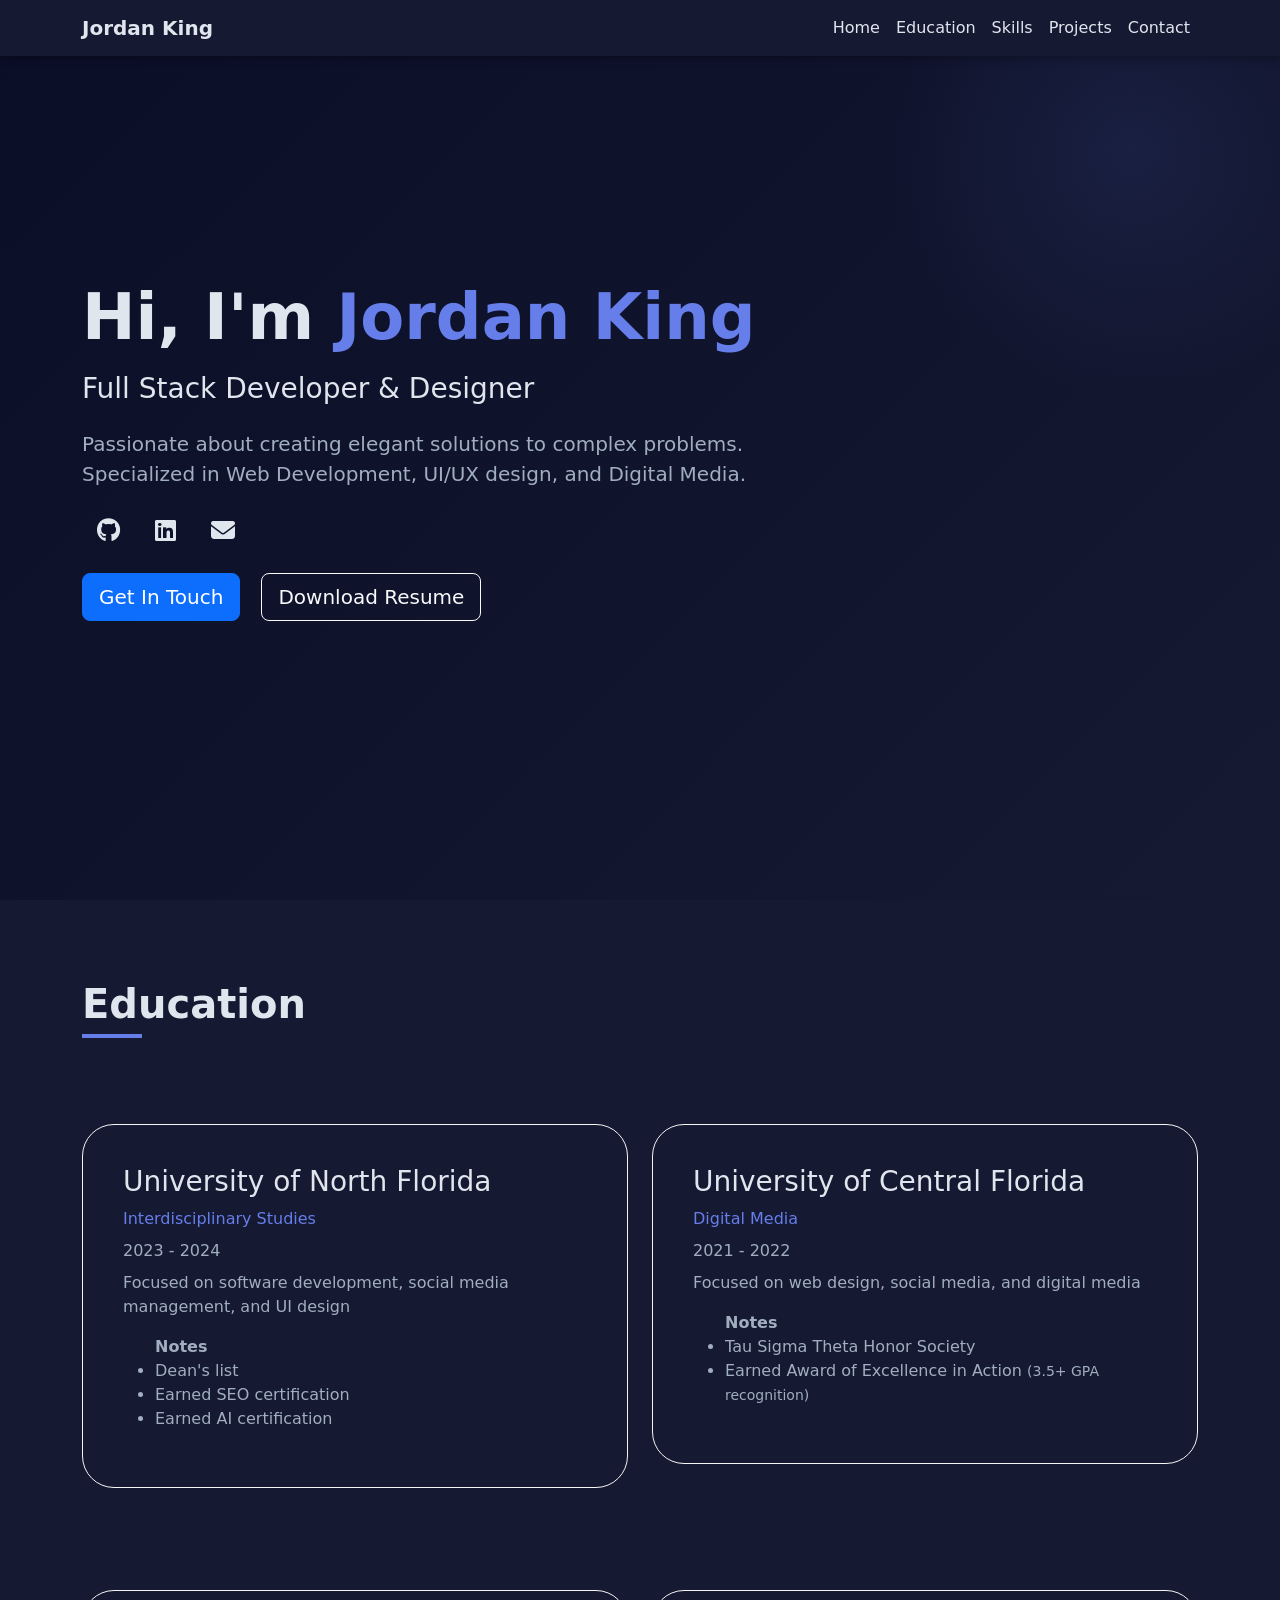
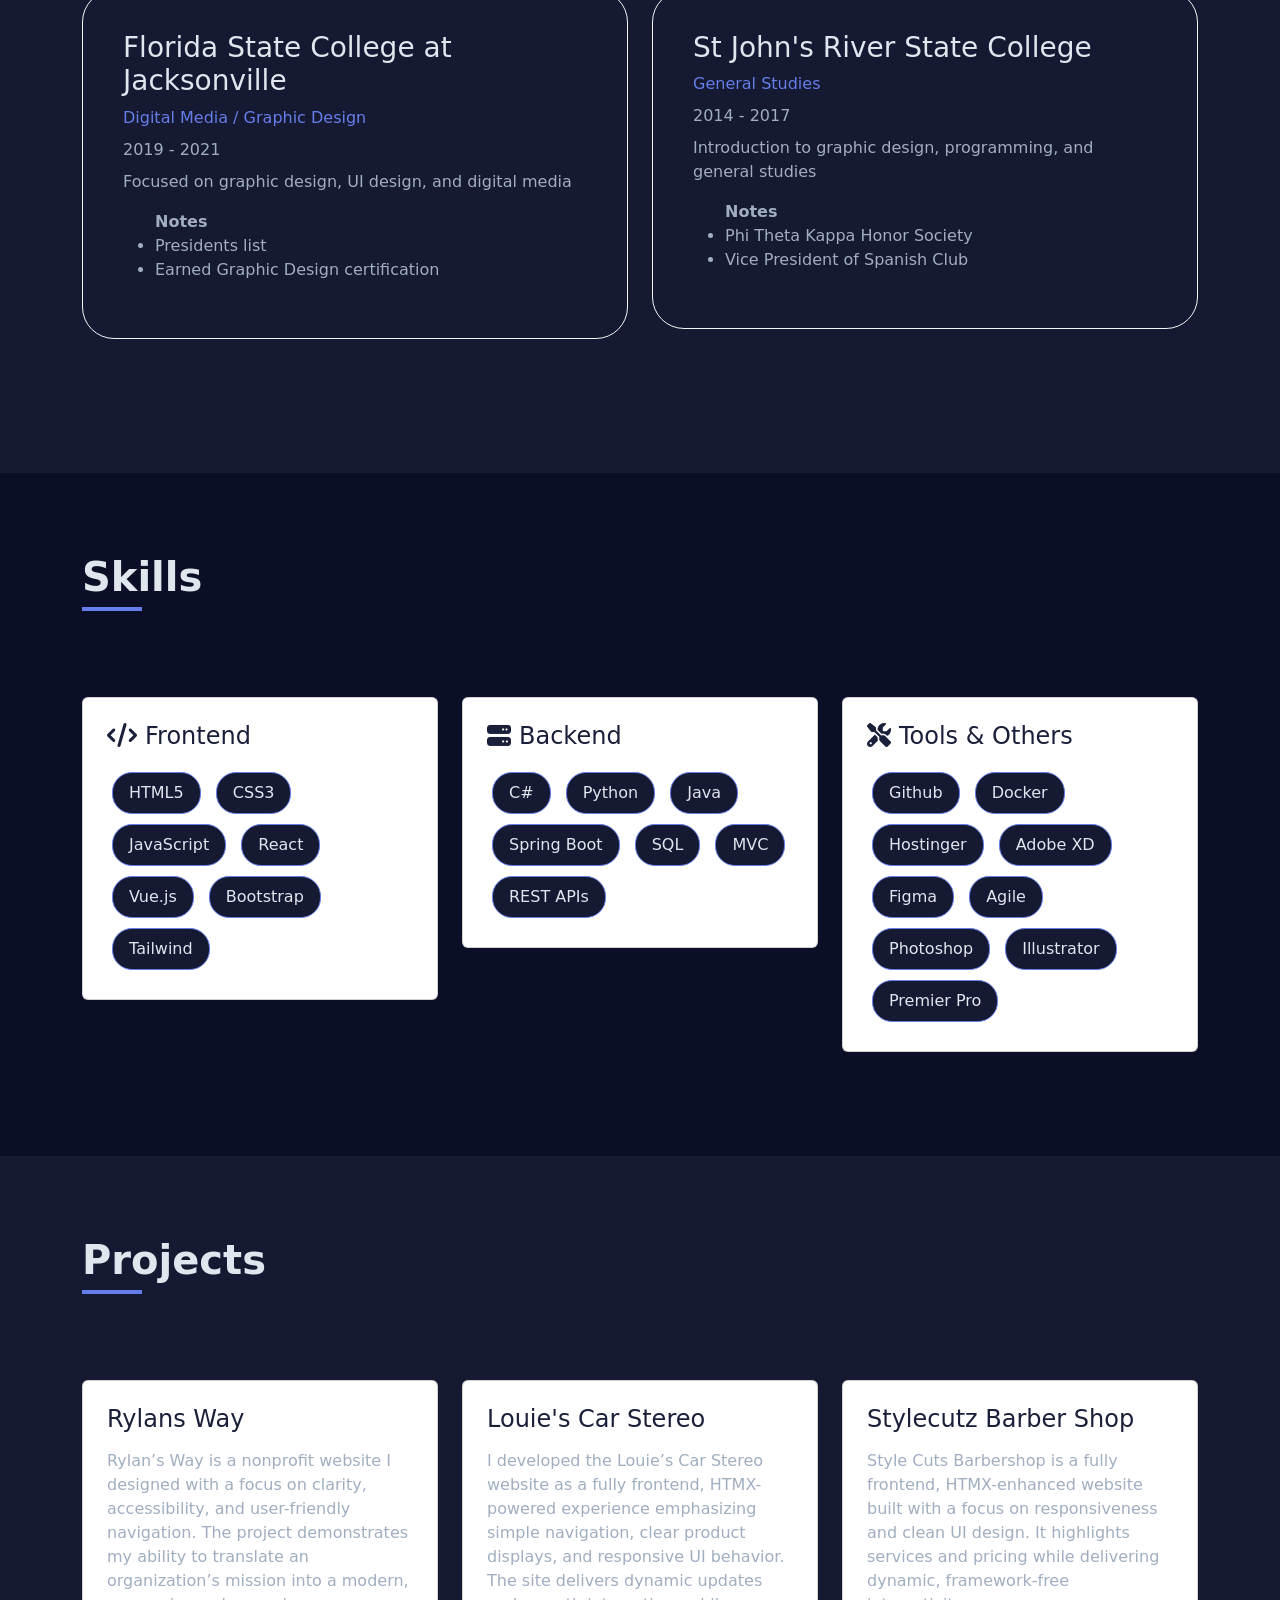
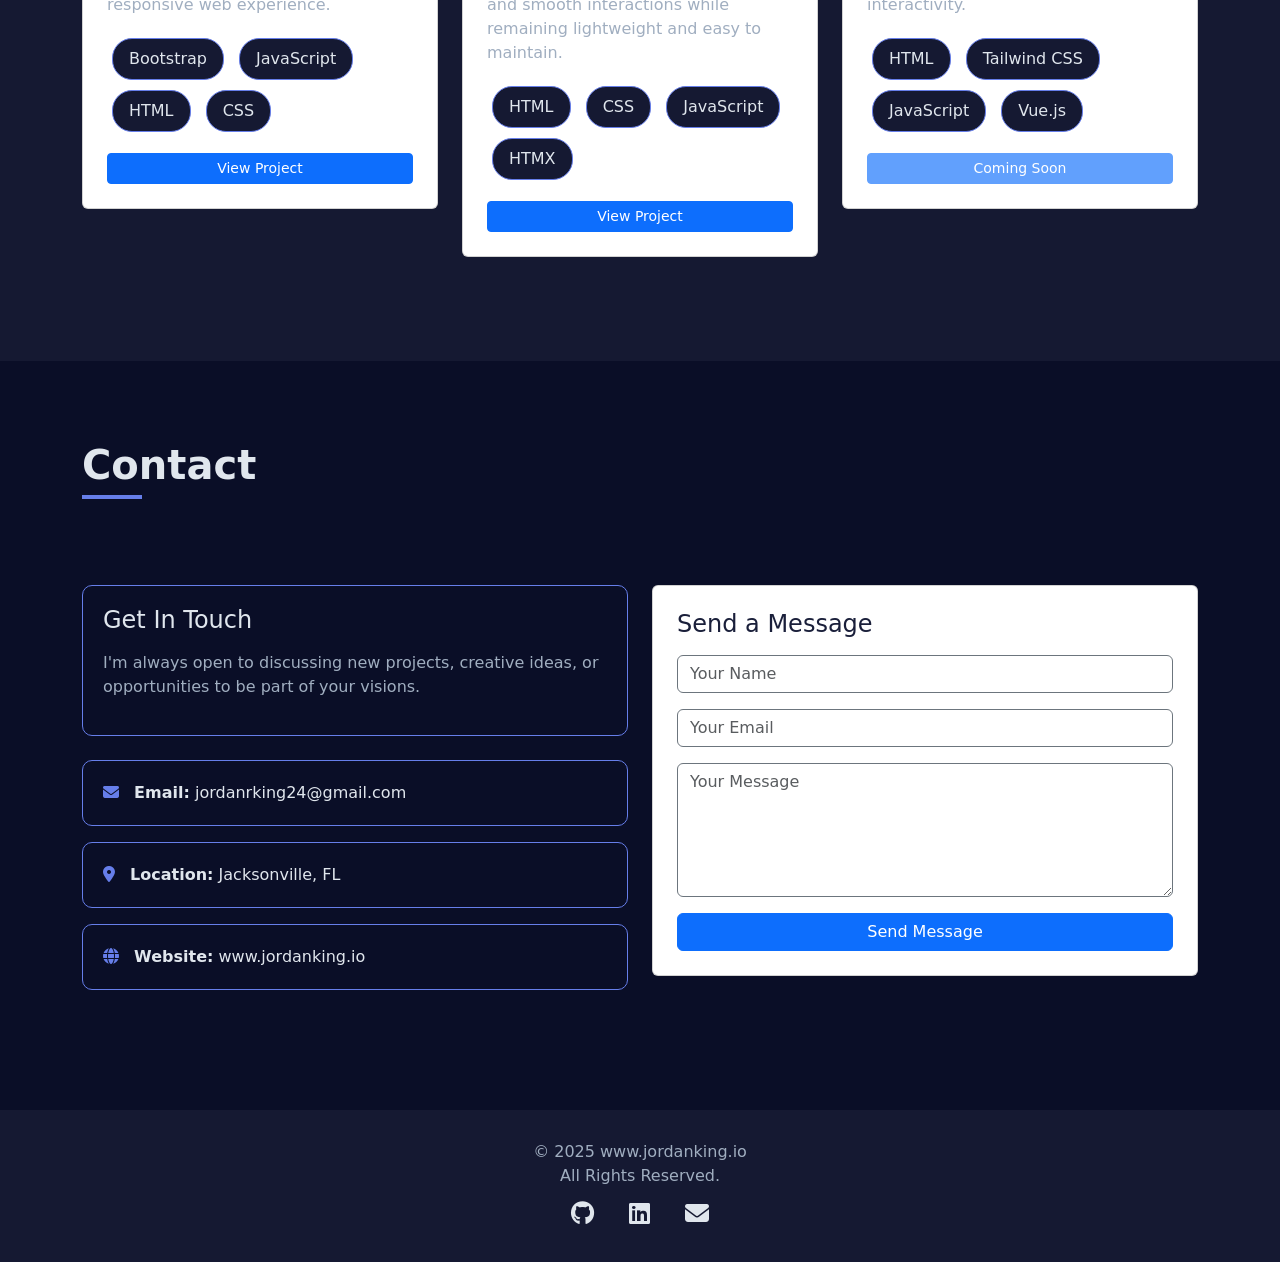
==== index.html @ 11b74e82 "updated google analytics tag" ====
<!DOCTYPE html>
<html lang="en">
<head>
<meta charset="UTF-8">
<meta name="viewport" content="width=device-width, initial-scale=1.0">
<meta http-equiv="X-UA-Compatible" content="ie=edge">
<meta name="Description" content="Jordan King - Full Stack Developer & Designer portfolio showcasing web development projects, skills in React, Node.js, Python, and professional experience."/>
<meta name="keywords" content="Full Stack Developer, Web Developer, UI/UX Designer, React, Node.js, Python, Portfolio, Jordan King">
<meta name="author" content="Jordan King">
<meta name="robots" content="index, follow">

<!-- Google tag (gtag.js) -->
<script async src="https://www.googletagmanager.com/gtag/js?id=G-RH36G7P8VL"></script>
<script>
  window.dataLayer = window.dataLayer || [];
  function gtag(){dataLayer.push(arguments);}
  gtag('js', new Date());

  gtag('config', 'G-RH36G7P8VL');
</script>

<!-- Open Graph / Social Media Meta Tags -->
<meta property="og:title" content="Jordan King - Full Stack Developer & Designer">
<meta property="og:description" content="Portfolio showcasing web development projects and technical expertise">
<meta property="og:type" content="website">
<meta property="og:url" content="https://www.jordanking.io">


<!-- Twitter Card Meta Tags -->
<meta name="twitter:card" content="summary_large_image">
<meta name="twitter:title" content="Jordan King - Full Stack Developer & Designer">
<meta name="twitter:description" content="Portfolio showcasing web development projects and technical expertise">

<!-- Canonical URL -->
<link rel="canonical" href="https://www.jordanking.io">

<!-- css -->
<link rel="stylesheet" href="/css/style.css">

<!-- Bootstrap/Icons -->
<link rel="stylesheet" href="https://cdnjs.cloudflare.com/ajax/libs/twitter-bootstrap/5.0.0-beta1/css/bootstrap.min.css">
<link rel="stylesheet" href="https://cdn.jsdelivr.net/npm/bootstrap@5.3.8/dist/css/bootstrap.min.css">
<link href="https://cdnjs.cloudflare.com/ajax/libs/font-awesome/6.4.0/css/all.min.css" rel="stylesheet">

<!-- Preconnect for performance -->
<link rel="preconnect" href="https://cdnjs.cloudflare.com">
<link rel="preconnect" href="https://cdn.jsdelivr.net">

<title>Jordan King - Full Stack Developer & Designer Portfolio</title>

<!-- Structured Data for SEO -->
<script type="application/ld+json">
{
  "@context": "https://schema.org",
  "@type": "Person",
  "name": "Jordan King",
  "url": "https://www.jordanking.com",
  "jobTitle": "Full Stack Developer & Designer",
  "description": "Full Stack Developer specializing in Web Development, UI/UX design, and Digital Media",
  "sameAs": [
    "https://github.com/nomarjay",
    "https://linkedin.com/in/jk24"
  ]
}
</script>
</head>
<body>
  <!-- Skip to main content link for accessibility -->
  <a href="#main-content" class="skip-link">Skip to main content</a>

  <!-- Navigation -->
  <nav class="navbar navbar-expand-lg navbar-dark fixed-top" role="navigation" aria-label="Main navigation">
    <div class="container">
      <a class="navbar-brand fw-bold" href="#home" aria-label="Jordan King - Home">Jordan King</a>
      <button class="navbar-toggler" type="button" data-bs-toggle="collapse" data-bs-target="#navbarNav" aria-controls="navbarNav" aria-expanded="false" aria-label="Toggle navigation">
        <span class="navbar-toggler-icon"></span>
      </button>
      <div class="collapse navbar-collapse" id="navbarNav">
        <ul class="navbar-nav ms-auto">
          <li class="nav-item"><a class="nav-link" href="#home">Home</a></li>
          <li class="nav-item"><a class="nav-link" href="#education">Education</a></li>
          <li class="nav-item"><a class="nav-link" href="#skills">Skills</a></li>
          <li class="nav-item"><a class="nav-link" href="#projects">Projects</a></li>
          <li class="nav-item"><a class="nav-link" href="#contact">Contact</a></li>
        </ul>
      </div>
    </div>
  </nav>

  <!-- Main Content -->
  <main id="main-content">
    <!-- Hero Section -->
    <section id="home" class="hero" aria-labelledby="hero-heading">
      <div class="container">
        <div class="row align-items-center">
          <div class="col-lg-8 hero-content">
            <h1 id="hero-heading" class="display-3 fw-bold mb-3">Hi, I'm <span style="color: var(--accent);">Jordan King</span></h1>
            <h2 class="mb-4 h3" style="color: var(--text-secondary);">Full Stack Developer & Designer</h2>
            <p class="lead mb-4" style="color: var(--text-secondary);">
              Passionate about creating elegant solutions to complex problems. 
              Specialized in Web Development, UI/UX design, and Digital Media.
            </p>
            <nav aria-label="Social media links">
              <div class="social-links mb-4">
                <a href="https://github.com/nomarjay" aria-label="GitHub profile" target="_blank" rel="noopener noreferrer"><i class="fab fa-github" aria-hidden="true"></i></a>
                <a href="https://linkedin.com/in/jk24" aria-label="LinkedIn profile" target="_blank" rel="noopener noreferrer"><i class="fab fa-linkedin" aria-hidden="true"></i></a>
                <a href="mailto:jordanrking24@gmail.com" aria-label="Email Jordan King"><i class="fas fa-envelope" aria-hidden="true"></i></a>
              </div>
            </nav>
            <a href="#contact" class="btn btn-primary btn-lg">Get In Touch</a>
            <a href="/assets/Jordan_King_Resume.pdf" class="btn btn-outline-light btn-lg ms-3" download aria-label="Download resume PDF">Download Resume</a>
          </div>
        </div>
      </div>
    </section>

    <!-- Education Section -->
    <section id="education" class="section" aria-labelledby="education-heading">
      <div class="container">
        <h2 id="education-heading" class="section-title">Education</h2>
        <!-- start row -->
        <div class="row mt-5">
          <div class="col-lg-6 mb-4">
            <article class="timeline-item">
                <h3 class="mb-2">University of North Florida</h3>
                <p class="mb-2 accent">Interdisciplinary Studies</p>
                <p class="mb-2"><time datetime="2023">2023</time> - <time datetime="2024">2024</time></p>
                <p>Focused on software development, social media management, and UI design </p>
                <ul>
                  <strong>Notes</strong>
                  <li>Dean's list</li>
                  <li>Earned SEO certification</li>
                  <li>Earned AI certification</li>
                </ul>         
            </article>
          </div>
         
          <div class="col-lg-6 mb-4">
            <article class="timeline-item">
                <h3 class="mb-2">University of Central Florida</h3>
                <p class="mb-2 accent">Digital Media</p>
                <p class="mb-2"><time datetime="2021">2021</time> - <time datetime="2022">2022</time></p>
                <p>Focused on web design, social media, and digital media </p>
                <ul>
                  <strong>Notes</strong>
                  <li>Tau Sigma Theta Honor Society</li>
                  <li>Earned Award of Excellence in Action
                    <small>(3.5+ GPA recognition)</small>
                  </li>
                </ul>         
            </article>
          </div>
         
        </div>
        <!-- end row -->
         
        <!-- start row -->
        <div class="row mt-5">
          <div class="col-lg-6 mb-4">
            <article class="timeline-item">
                <h3 class="mb-2"> Florida State College at Jacksonville </h3>
                <p class="mb-2 accent">Digital Media / Graphic Design</p>
                <p class="mb-2"><time datetime="2019">2019</time> - <time datetime="2021">2021</time></p>
                <p>Focused on graphic design, UI design, and digital media </p>
                <ul>
                  <strong>Notes</strong>
                  <li>Presidents list</li>
                  <li>Earned Graphic Design certification</li>
                </ul>         
            </article>
          </div>
         
          <div class="col-lg-6 mb-4">
            <article class="timeline-item">
                <h3 class="mb-2"> St John's River State College </h3>
                <p class="mb-2 accent">General Studies</p>
                <p class="mb-2"><time datetime="2014">2014</time> - <time datetime="2017">2017</time></p>
                <p>Introduction to graphic design, programming, and general studies</p>
                <ul>
                  <strong>Notes</strong>
                  <li>Phi Theta Kappa Honor Society</li>
                  <li>Vice President of Spanish Club</li>
                </ul>         
            </article>
          </div>         
        </div>
        <!-- end row -->
         
      </div>
    </section>

    <!-- Skills Section -->
    <section id="skills" class="section" aria-labelledby="skills-heading">
      <div class="container">
        <h2 id="skills-heading" class="section-title">Skills</h2>
        <div class="row mt-5">
          <div class="col-lg-4 mb-4">
            <article class="card p-4">
              <h3 class="card-title mb-3 h4"><i class="fas fa-code me-2" aria-hidden="true"></i>Frontend</h3>
              <div role="list" aria-label="Frontend skills">
                <span class="skill-badge" role="listitem">HTML5</span>
                <span class="skill-badge" role="listitem">CSS3</span>
                <span class="skill-badge" role="listitem">JavaScript</span>
                <span class="skill-badge" role="listitem">React</span>
                <span class="skill-badge" role="listitem">Vue.js</span>
                <span class="skill-badge" role="listitem">Bootstrap</span>
                <span class="skill-badge" role="listitem">Tailwind</span>
              </div>
            </article>
          </div>
          <div class="col-lg-4 mb-4">
            <article class="card p-4">
              <h3 class="card-title mb-3 h4"><i class="fas fa-server me-2" aria-hidden="true"></i>Backend</h3>
              <div role="list" aria-label="Backend skills">
                <span class="skill-badge" role="listitem">C#</span>
                <span class="skill-badge" role="listitem">Python</span>
                <span class="skill-badge" role="listitem">Java</span>
                <span class="skill-badge" role="listitem">Spring Boot</span>
                <span class="skill-badge" role="listitem">SQL</span>
                <span class="skill-badge" role="listitem">MVC</span>
                <span class="skill-badge" role="listitem">REST APIs</span>
              </div>
            </article>
          </div>
          <div class="col-lg-4 mb-4">
            <article class="card p-4">
              <h3 class="card-title mb-3 h4"><i class="fas fa-tools me-2" aria-hidden="true"></i>Tools & Others</h3>
              <div role="list" aria-label="Tools and other skills">
                <span class="skill-badge" role="listitem">Github</span>
                <span class="skill-badge" role="listitem">Docker</span>
                <span class="skill-badge" role="listitem">Hostinger</span>
                <span class="skill-badge" role="listitem">Adobe XD</span>
                <span class="skill-badge" role="listitem">Figma</span>
                <span class="skill-badge" role="listitem">Agile</span>
                <span class="skill-badge" role="listitem">Photoshop</span>
                <span class="skill-badge" role="listitem">Illustrator</span>
                <span class="skill-badge" role="listitem">Premier Pro</span>
              </div>
            </article>
          </div>
        </div>
      </div>
    </section>

    <!-- Projects Section -->
    <section id="projects" class="section" aria-labelledby="projects-heading">
      <div class="container">
        <h2 id="projects-heading" class="section-title">Projects</h2>
        <div class="row mt-5">
          <div class="col-lg-4 mb-4">
            <article class="card p-4">
              <h3 class="card-title mb-3 h4">Rylans Way</h3>
              <p class="mb-3" style="color: var(--text-secondary);">
                Rylan’s Way is a nonprofit website I designed with a focus on clarity, accessibility, and user-friendly navigation. The project demonstrates my ability to translate an organization’s mission into a modern, responsive web experience.
              </p>
              <div class="mb-3" role="list" aria-label="Technologies used">
                <span class="skill-badge" role="listitem">Bootstrap</span>
                <span class="skill-badge" role="listitem">JavaScript</span>
                <span class="skill-badge" role="listitem">HTML</span>
                <span class="skill-badge" role="listitem">CSS</span>
              </div>
              <a href="https://www.rylansway.com" target="_blank" class="btn btn-primary btn-sm">View Project</a>
            </article>
          </div>
          <div class="col-lg-4 mb-4">
            <article class="card p-4">
              <h3 class="card-title mb-3 h4">Louie's Car Stereo</h3>
              <p class="mb-3" style="color: var(--text-secondary);">
                I developed the Louie’s Car Stereo website as a fully frontend, HTMX-powered experience emphasizing simple navigation, clear product displays, and responsive UI behavior. The site delivers dynamic updates and smooth interactions while remaining lightweight and easy to maintain.
              </p>
              <div class="mb-3" role="list" aria-label="Technologies used">
                <span class="skill-badge" role="listitem">HTML</span>
                <span class="skill-badge" role="listitem">CSS</span>
                <span class="skill-badge" role="listitem">JavaScript</span>
                <span class="skill-badge" role="listitem">HTMX</span>
              </div>
              <a href="https://louiescarstereo.netlify.app/" target="_blank" class="btn btn-primary btn-sm">View Project</a>
            </article>
          </div>
          <div class="col-lg-4 mb-4">
            <article class="card p-4">
              <h3 class="card-title mb-3 h4">Stylecutz Barber Shop</h3>
              <p class="mb-3" style="color: var(--text-secondary);">
                Style Cuts Barbershop is a fully frontend, HTMX-enhanced website built with a focus on responsiveness and clean UI design. It highlights services and pricing while delivering dynamic, framework-free interactivity.
              </p>
              <div class="mb-3" role="list" aria-label="Technologies used">
                <span class="skill-badge" role="listitem">HTML</span>
                <span class="skill-badge" role="listitem">Tailwind CSS</span>
                <span class="skill-badge" role="listitem">JavaScript</span>
                <span class="skill-badge" role="listitem">Vue.js</span>

              </div>
              <a href="#" class="btn btn-primary btn-sm disabled">Coming Soon </a>
            </article>
          </div>
        </div>
      </div>
    </section>

    <!-- Contact Section -->
    <section id="contact" class="section text-primary" aria-labelledby="contact-heading">
      <div class="container">
        <h2 id="contact-heading" class="section-title">Contact</h2>
        <div class="row mt-5">
          <div class="col-lg-6 mb-4">
            <div class="contact-info mb-4">
              <h3 class="mb-3 h4">Get In Touch</h3>
              <p style="color: var(--text-secondary);">
                I'm always open to discussing new projects, creative ideas, 
                or opportunities to be part of your visions.
              </p>
            </div>
            <address>
              <div class="contact-info mb-3">
                <i class="fas fa-envelope" aria-hidden="true"></i>
                <strong>Email:</strong> <a href="mailto:jordanrking24@gmail.com" class="text-decoration-none">jordanrking24@gmail.com</a>
              </div>
              <div class="contact-info mb-3">
                <i class="fas fa-map-marker-alt" aria-hidden="true"></i>
                <strong>Location:</strong> Jacksonville, FL
              </div>
              <div class="contact-info">
                <i class="fas fa-globe" aria-hidden="true"></i>
                <strong>Website:</strong> <a href="https://www.jordanking.io" class="text-decoration-none" style="color: var(--text-primary);" target="_blank" rel="noopener noreferrer">www.jordanking.io</a>
              </div>
            </address>
          </div>
          <div class="col-lg-6">
            <div class="card p-4">
              <h3 class="card-title mb-3 h4">Send a Message</h3>
              <form action="/submit-form" method="POST" aria-label="Contact form">
                <div class="mb-3">
                  <label for="contact-name" class="visually-hidden">Your Name</label>
                  <input type="text" id="contact-name" name="name" class="form-control border-secondary" placeholder="Your Name" required aria-required="true">
                </div>
                <div class="mb-3">
                  <label for="contact-email" class="visually-hidden">Your Email</label>
                  <input type="email" id="contact-email" name="email" class="form-control   border-secondary" placeholder="Your Email" required aria-required="true">
                </div>
                <div class="mb-3">
                  <label for="contact-message" class="visually-hidden">Your Message</label>
                  <textarea id="contact-message" name="message" class="form-control border-secondary" rows="5" placeholder="Your Message" required aria-required="true"></textarea>
                </div>
                <button type="submit" class="btn btn-primary w-100">Send Message</button>
              </form>
            </div>
          </div>
        </div>
      </div>
    </section>
  </main>

  <!-- Footer -->
  <footer role="contentinfo">
    <div class="container">
      <p class="mb-2">&copy; <time datetime="2025">2025</time> www.jordanking.io <br> All Rights Reserved.</p>
      <nav aria-label="Footer social media links">
        <div class="social-links">
          <a href="https://github.com/nomarjay" aria-label="GitHub profile" target="_blank" rel="noopener noreferrer"><i class="fab fa-github" aria-hidden="true"></i></a>
          <a href="https://linkedin.com/in/jk24" aria-label="LinkedIn profile" target="_blank" rel="noopener noreferrer"><i class="fab fa-linkedin" aria-hidden="true"></i></a>
          <a href="mailto:jordan@example.com" aria-label="Email Jordan King"><i class="fas fa-envelope" aria-hidden="true"></i></a>
        </div>
      </nav>
    </div>
  </footer>

  <!-- js -->
  <script src="/scripts/"></script>
  
  <!-- jquery -->
  <script src="https://code.jquery.com/jquery-3.7.1.min.js" integrity="sha256-/JqT3SQfawRcv/BIHPThkBvs0OEvtFFmqPF/lYI/Cxo=" crossorigin="anonymous"></script>
  
  <!-- Bootstrap JS -->
  <script src="https://cdnjs.cloudflare.com/ajax/libs/twitter-bootstrap/5.0.0-beta1/js/bootstrap.min.js" defer></script>
  <script src="https://cdn.jsdelivr.net/npm/bootstrap@5.3.8/dist/js/bootstrap.bundle.min.js" defer></script>
</body>
</html>
---- css/style.css ----
:root {
    --bg-primary: #0a0e27;
    --bg-secondary: #151932;
    --bg-card: #1a1f3a;
    --text-primary: #e0e6ed;
    --text-secondary: #a0aec0;
    --accent: #667eea;
    --accent-hover: #5568d3;
}

* {
    scroll-behavior: smooth;
}

h1,h2,h3,h4{
    color: var(--text-primary) !important;
}



.text-primary{
    color: var(--text-primary) !important;
}
.text-secondary{
    color: var(--text-secondary);
}

.accent{
    color: var(--accent);
}

body {
    background-color: var(--bg-primary);
    color: var(--text-primary);
    font-family: 'Segoe UI', Tahoma, Geneva, Verdana, sans-serif;
}

.navbar {
    background-color: var(--bg-secondary) !important;
    box-shadow: 0 2px 10px rgba(0, 0, 0, 0.3);
}

.navbar-brand, .nav-link {
    color: var(--text-primary) !important;
}

.nav-link:hover {
    color: var(--accent) !important;
}

.hero {
    min-height: 100vh;
    display: flex;
    align-items: center;
    background: linear-gradient(135deg, var(--bg-primary) 0%, var(--bg-secondary) 100%);
    position: relative;
    overflow: hidden;
}

.hero::before {
    content: '';
    position: absolute;
    width: 500px;
    height: 500px;
    background: radial-gradient(circle, rgba(102, 126, 234, 0.1) 0%, transparent 70%);
    top: -100px;
    right: -100px;
}

.hero-content {
    position: relative;
    z-index: 1;
}

#education article { 
    color: var(--text-secondary);
}

.section {
    padding: 80px 0;
    background-color: var(--bg-primary);
}

.section:nth-child(even) {
    background-color: var(--bg-secondary);
}

.section-title {
    font-size: 2.5rem;
    font-weight: 700;
    margin-bottom: 3rem;
    color: var(--text-primary);
    position: relative;
    display: inline-block;
}

.section-title::after {
    content: '';
    position: absolute;
    bottom: -10px;
    left: 0;
    width: 60px;
    height: 4px;
    background: var(--accent);
}

.card {
    background-color: var(--bg-card);
    border: 1px solid rgba(102, 126, 234, 0.2);
    border-radius: 10px;
    transition: transform 0.3s ease, box-shadow 0.3s ease;
    height: 100%;
}

.card:hover {
    transform: translateY(-5px);
    box-shadow: 0 10px 30px rgba(102, 126, 234, 0.3);
}

.card-title {
    color: var(--bg-card) !important;
}

.skill-badge {
    background-color: var(--bg-secondary);
    color: var(--text-primary);
    border: 1px solid var(--accent);
    padding: 8px 16px;
    border-radius: 20px;
    display: inline-block;
    margin: 5px;
    transition: all 0.3s ease;
}

.skill-badge:hover {
    background-color: var(--accent);
    transform: scale(1.05);
}

.btn-primary {
    background-color: var(--accent);
    border: none;
    padding: 12px 30px;
    border-radius: 5px;
    transition: all 0.3s ease;
}

.btn-primary:hover {
    background-color: var(--accent-hover);
    transform: translateY(-2px);
    box-shadow: 0 5px 20px rgba(102, 126, 234, 0.4);
}

.social-links a {
    color: var(--text-primary);
    font-size: 1.5rem;
    margin: 0 15px;
    transition: color 0.3s ease;
}

.social-links a:hover {
    color: var(--accent);
}

.contact-info {
    background-color: var(--bg-primary);
    padding: 20px;
    border-radius: 10px;
    border: 1px solid rgba(102, 126, 234, 0.2);
    color: var(--text-primary);
    border: 1px solid var(--accent);

}

.contact-info a {
    color: var(--text-primary);
}

.contact-info i {
    color: var(--accent);
    margin-right: 10px;
}

footer {
    background-color: var(--bg-secondary);
    padding: 30px 0;
    text-align: center;
    color: var(--text-secondary);
}

.timeline-item {
    position: relative;
    padding: 40px;
    margin-bottom: 30px;
    border: 1px solid whitesmoke;
    border-radius: 2em;

}


.timeline-item::after {
    content: '';
    position: absolute;
    left: 7px;
    top: 20px;
    width: 2px;
    height: calc(100% + 10px);
    background: rgba(102, 126, 234, 0.3);
}

.timeline-item:last-child::after {
    display: none;
}

        /* Skip link for accessibility */
.skip-link {
    position: absolute;
    top: -40px;
    left: 0;
    background: var(--accent);
    color: white;
    padding: 8px 16px;
    text-decoration: none;
    z-index: 100;
    border-radius: 0 0 4px 0;
}

.skip-link:focus {
    top: 0;
}

/* Enhanced focus states for accessibility */
.nav-link:focus-visible,
a:focus-visible {
    outline: 2px solid var(--accent);
    outline-offset: 2px;
}

.btn-primary:focus-visible {
    outline: 3px solid var(--accent);
    outline-offset: 2px;
}

.btn-outline-light:focus-visible {
    outline: 3px solid white;
    outline-offset: 2px;
}

/* Ensure links in contact section are styled */
address a {
    transition: color 0.3s ease;
}

address a:hover {
    color: var(--accent) !important;
}
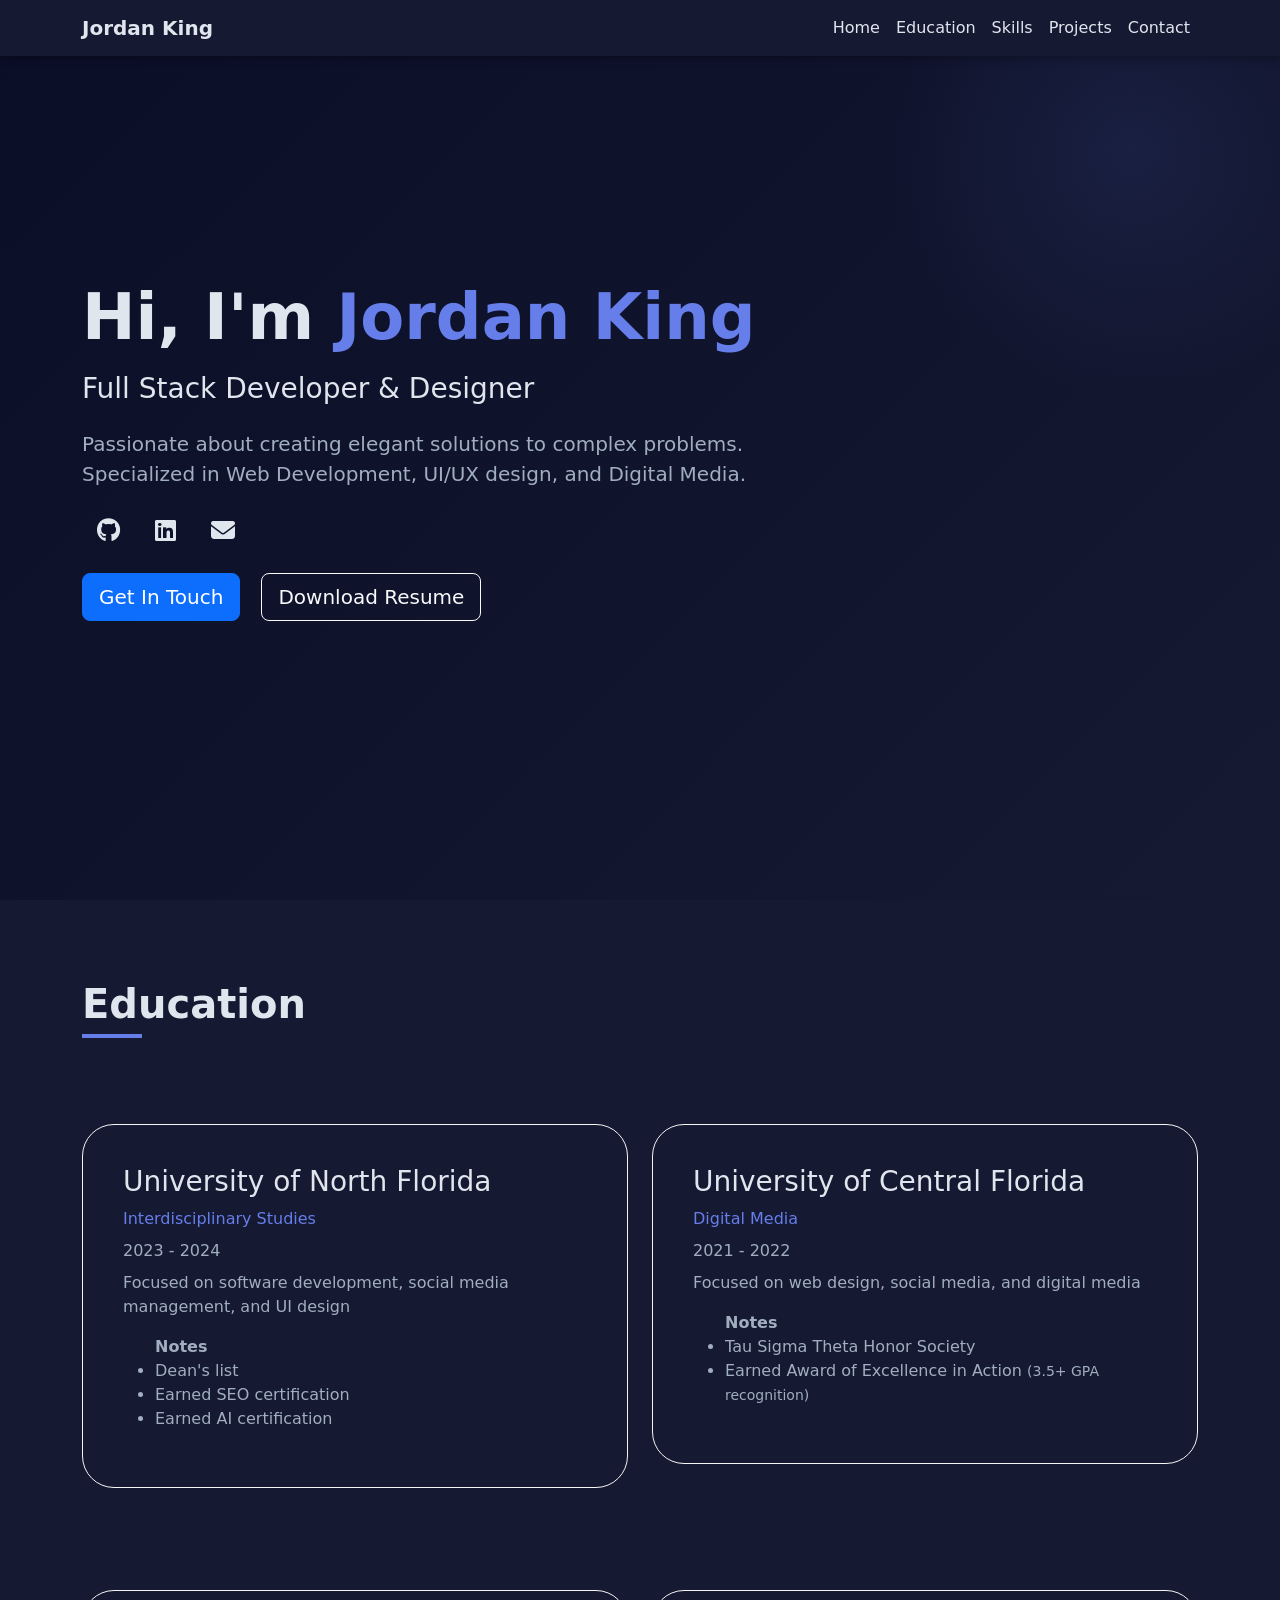
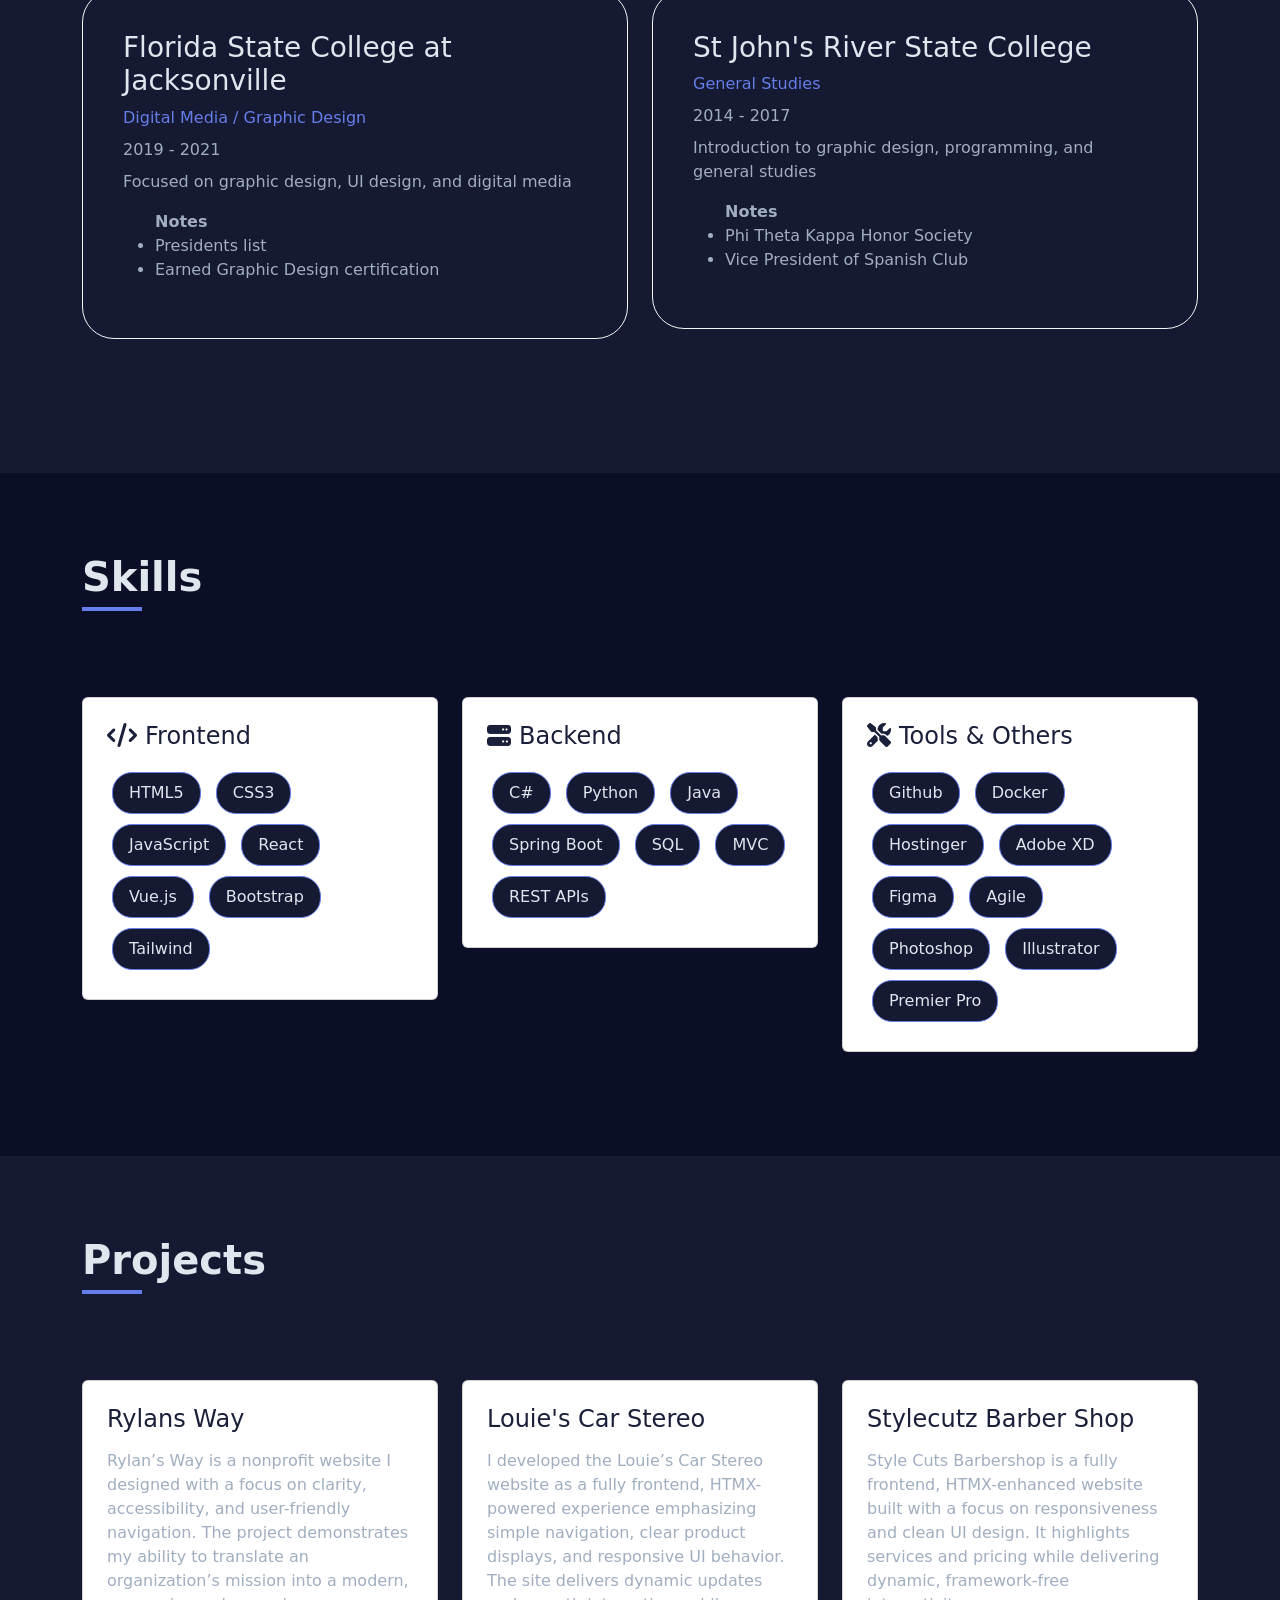
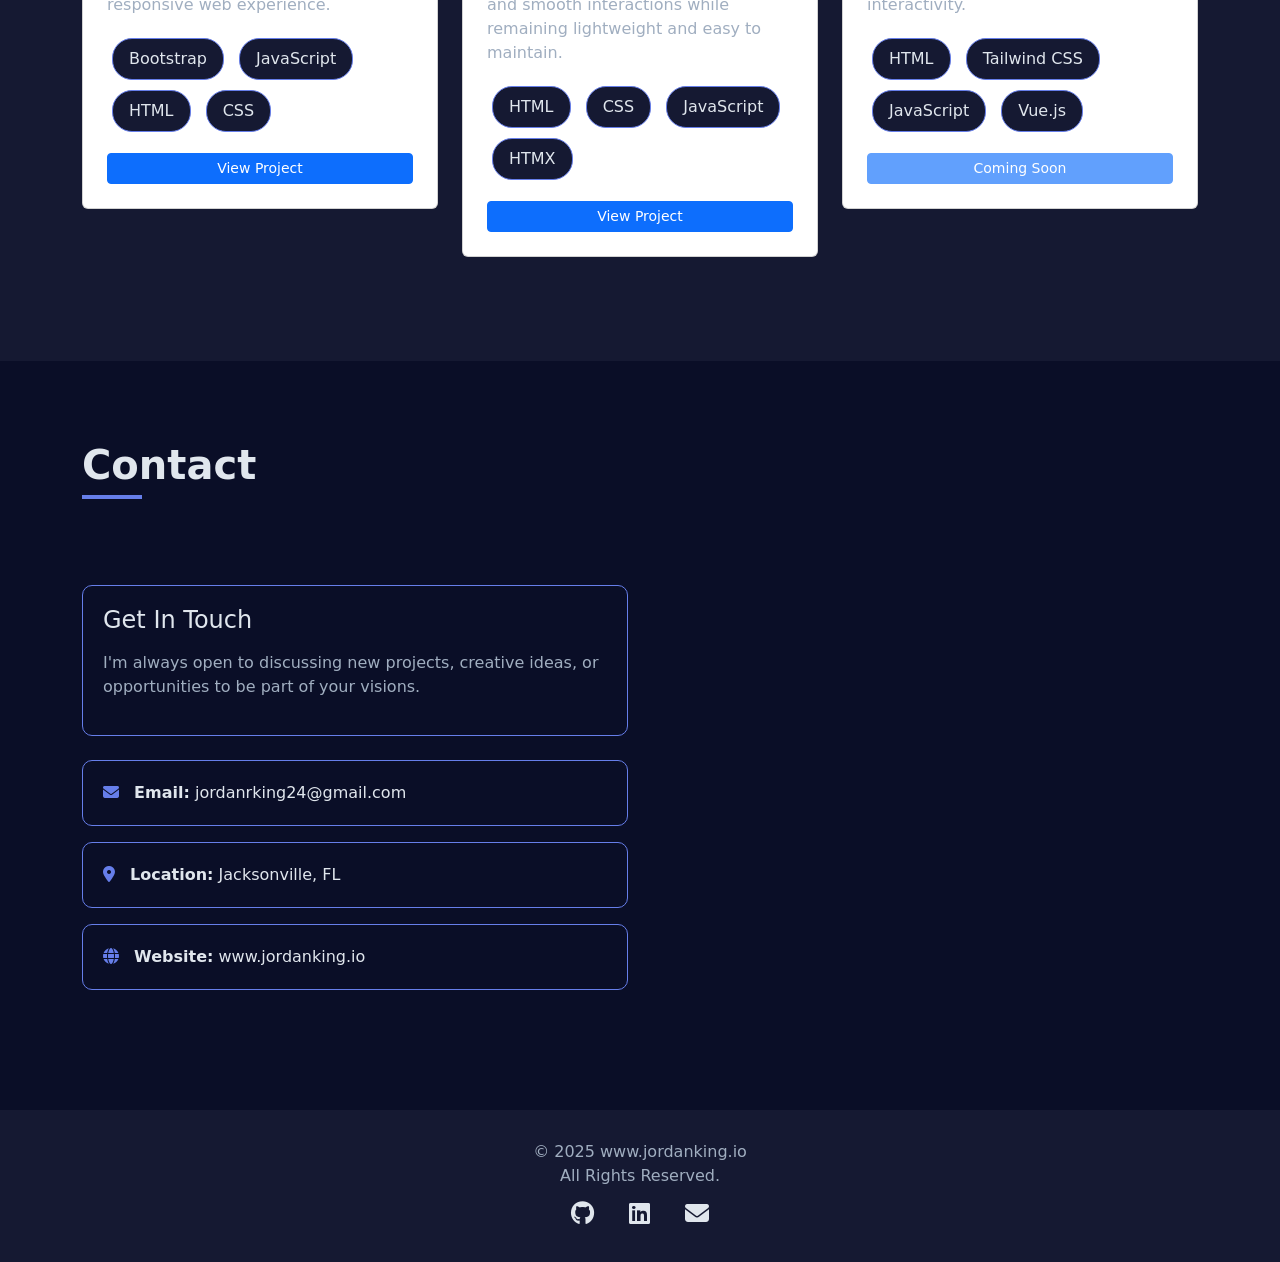
==== commit 7401e3b7: "delete form" ====
--- a/index.html
+++ b/index.html
@@ -325,26 +325,6 @@
               </div>
             </address>
           </div>
-          <div class="col-lg-6">
-            <div class="card p-4">
-              <h3 class="card-title mb-3 h4">Send a Message</h3>
-              <form action="/submit-form" method="POST" aria-label="Contact form">
-                <div class="mb-3">
-                  <label for="contact-name" class="visually-hidden">Your Name</label>
-                  <input type="text" id="contact-name" name="name" class="form-control border-secondary" placeholder="Your Name" required aria-required="true">
-                </div>
-                <div class="mb-3">
-                  <label for="contact-email" class="visually-hidden">Your Email</label>
-                  <input type="email" id="contact-email" name="email" class="form-control   border-secondary" placeholder="Your Email" required aria-required="true">
-                </div>
-                <div class="mb-3">
-                  <label for="contact-message" class="visually-hidden">Your Message</label>
-                  <textarea id="contact-message" name="message" class="form-control border-secondary" rows="5" placeholder="Your Message" required aria-required="true"></textarea>
-                </div>
-                <button type="submit" class="btn btn-primary w-100">Send Message</button>
-              </form>
-            </div>
-          </div>
         </div>
       </div>
     </section>
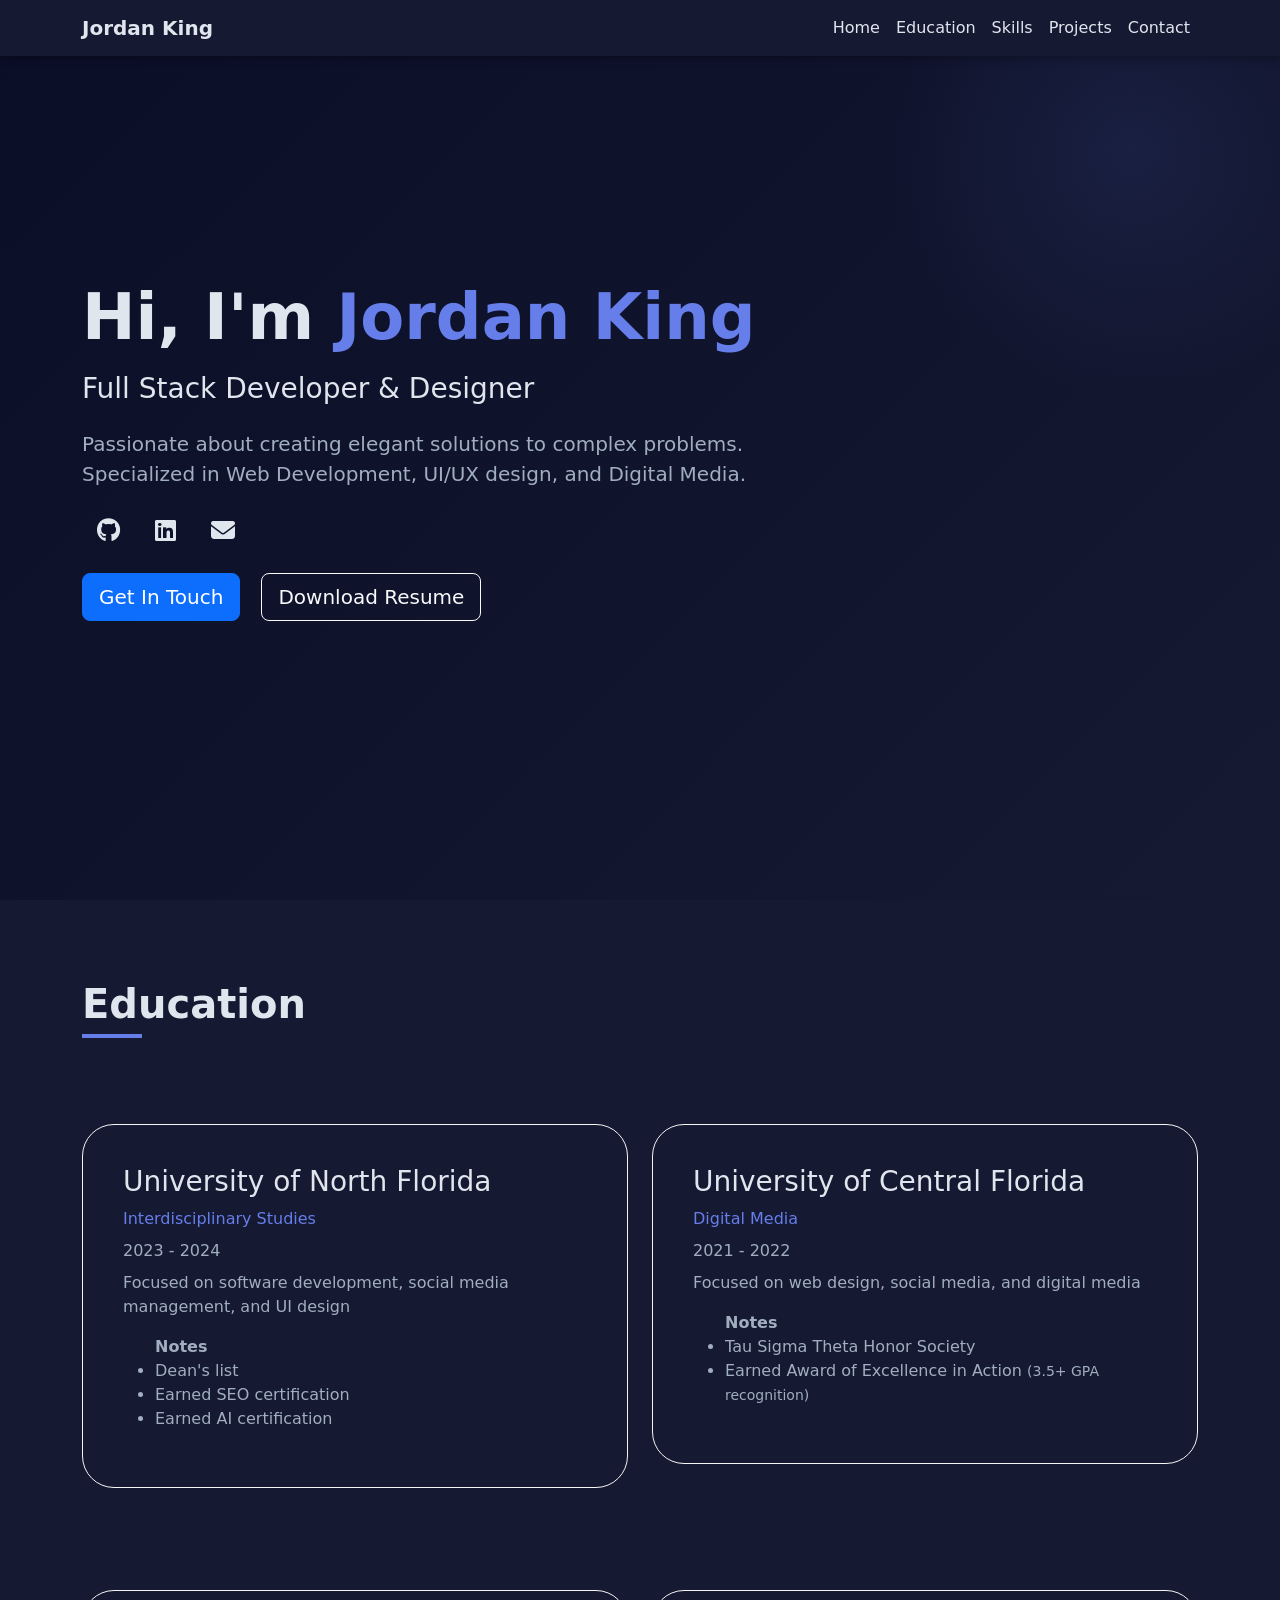
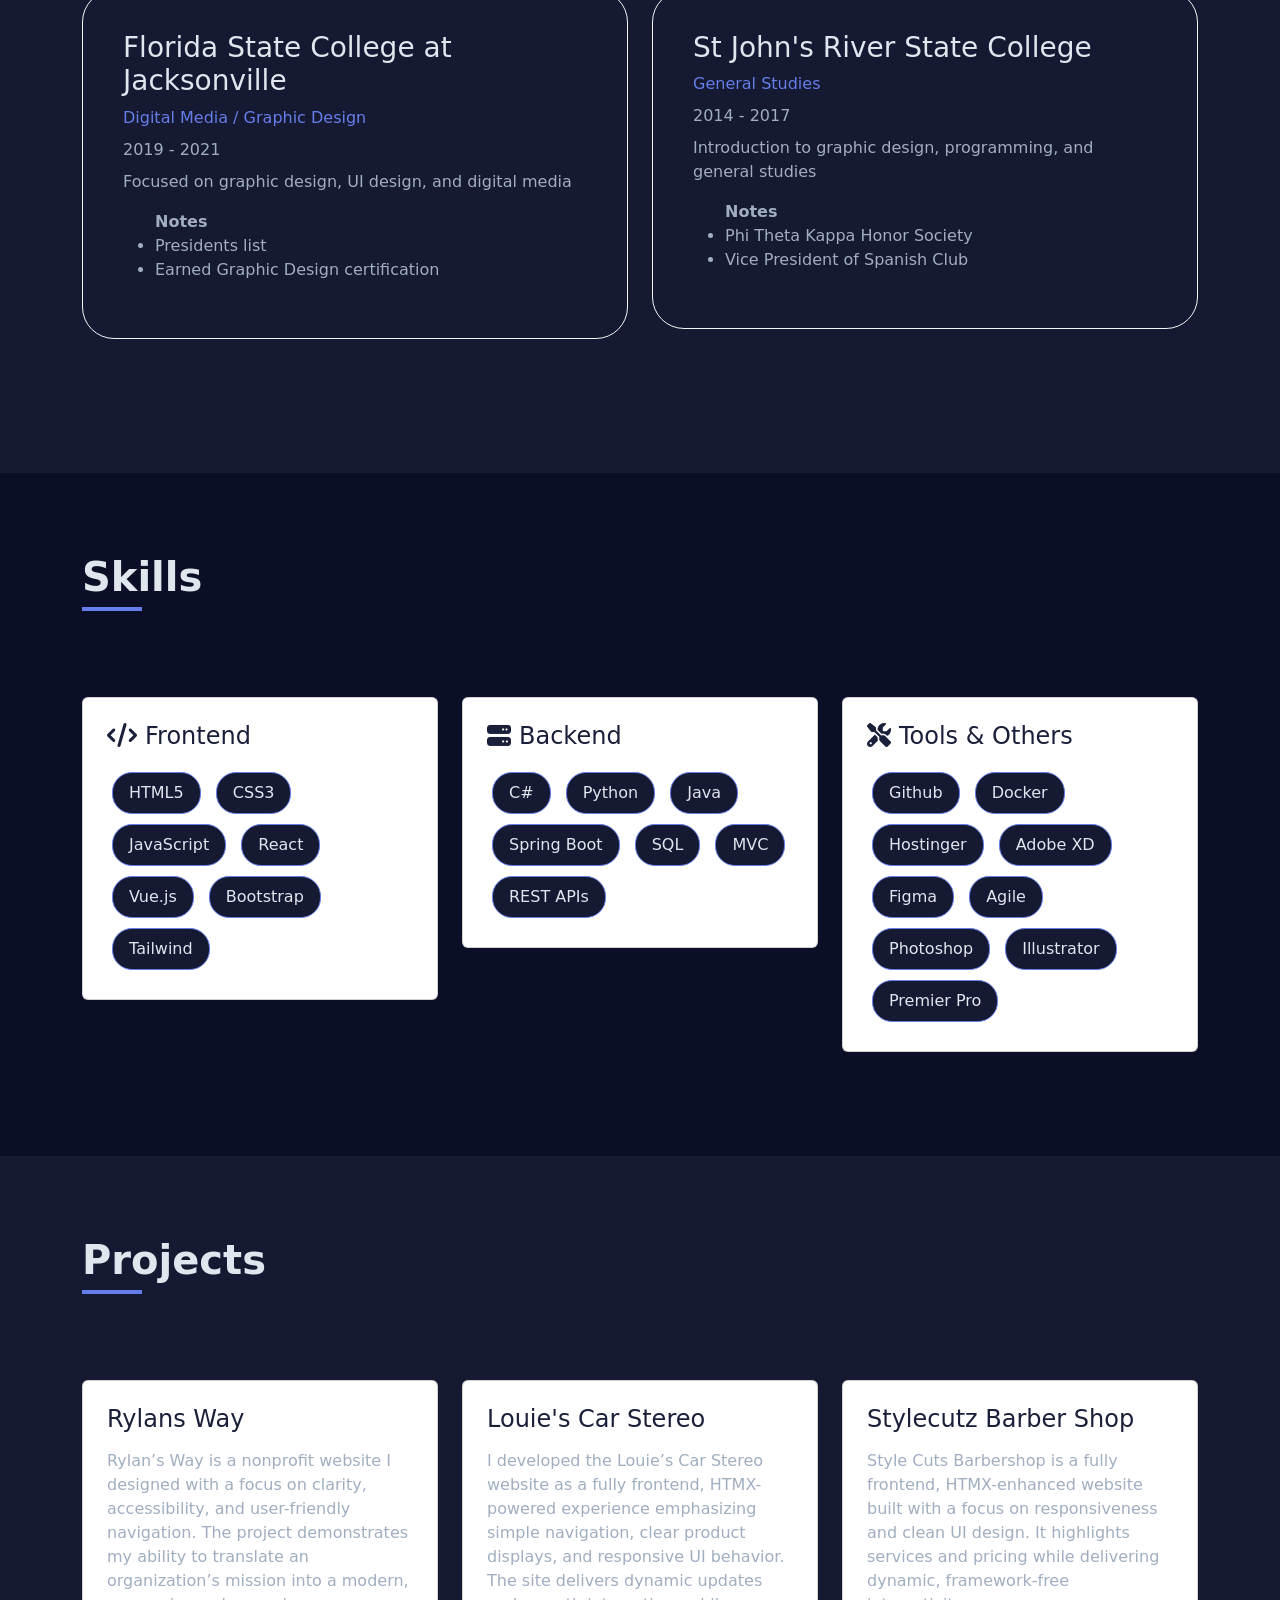
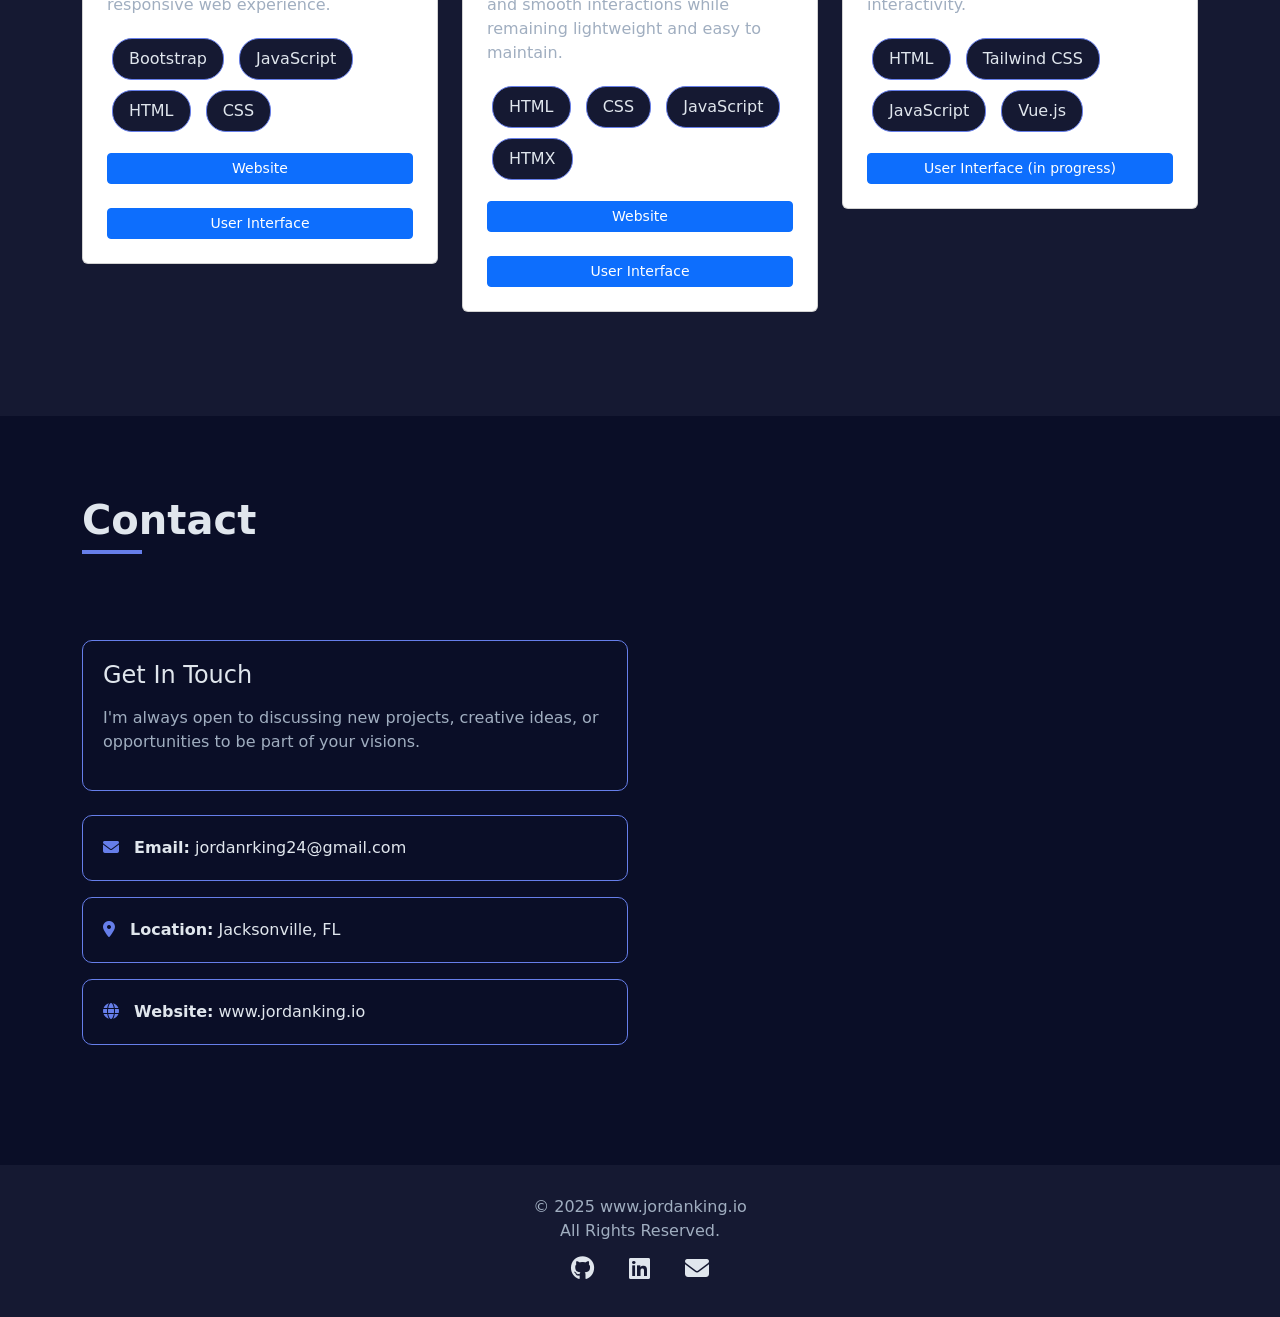
==== commit 53347b69: "updated project links, added ui projects" ====
--- a/index.html
+++ b/index.html
@@ -259,7 +259,9 @@
                 <span class="skill-badge" role="listitem">HTML</span>
                 <span class="skill-badge" role="listitem">CSS</span>
               </div>
-              <a href="https://www.rylansway.com" target="_blank" class="btn btn-primary btn-sm">View Project</a>
+              <a href="https://www.rylansway.com" target="_blank" class="btn btn-primary btn-sm">Website</a>
+              <br>
+              <a href="https://xd.adobe.com/view/1c345012-3e9e-42f1-a497-ef141b56fe46-4967/?fullscreen" target="_blank" class="btn btn-primary btn-sm">User Interface</a>
             </article>
           </div>
           <div class="col-lg-4 mb-4">
@@ -274,7 +276,9 @@
                 <span class="skill-badge" role="listitem">JavaScript</span>
                 <span class="skill-badge" role="listitem">HTMX</span>
               </div>
-              <a href="https://louiescarstereo.netlify.app/" target="_blank" class="btn btn-primary btn-sm">View Project</a>
+              <a href="https://louiescarstereo.netlify.app/" target="_blank" class="btn btn-primary btn-sm">Website</a>
+              <br>
+              <a href="https://xd.adobe.com/view/123af390-cd8f-49d3-9b5e-27e25371fa18-4769/?fullscreen" target="_blank" class="btn btn-primary btn-sm">User Interface</a>
             </article>
           </div>
           <div class="col-lg-4 mb-4">
@@ -290,7 +294,7 @@
                 <span class="skill-badge" role="listitem">Vue.js</span>
 
               </div>
-              <a href="#" class="btn btn-primary btn-sm disabled">Coming Soon </a>
+              <a href="https://xd.adobe.com/view/4bcfe2a0-082f-4ad8-83e1-863b095605b2-1e9c/?fullscreen" class="btn btn-primary btn-sm">User Interface (in progress) </a>
             </article>
           </div>
         </div>
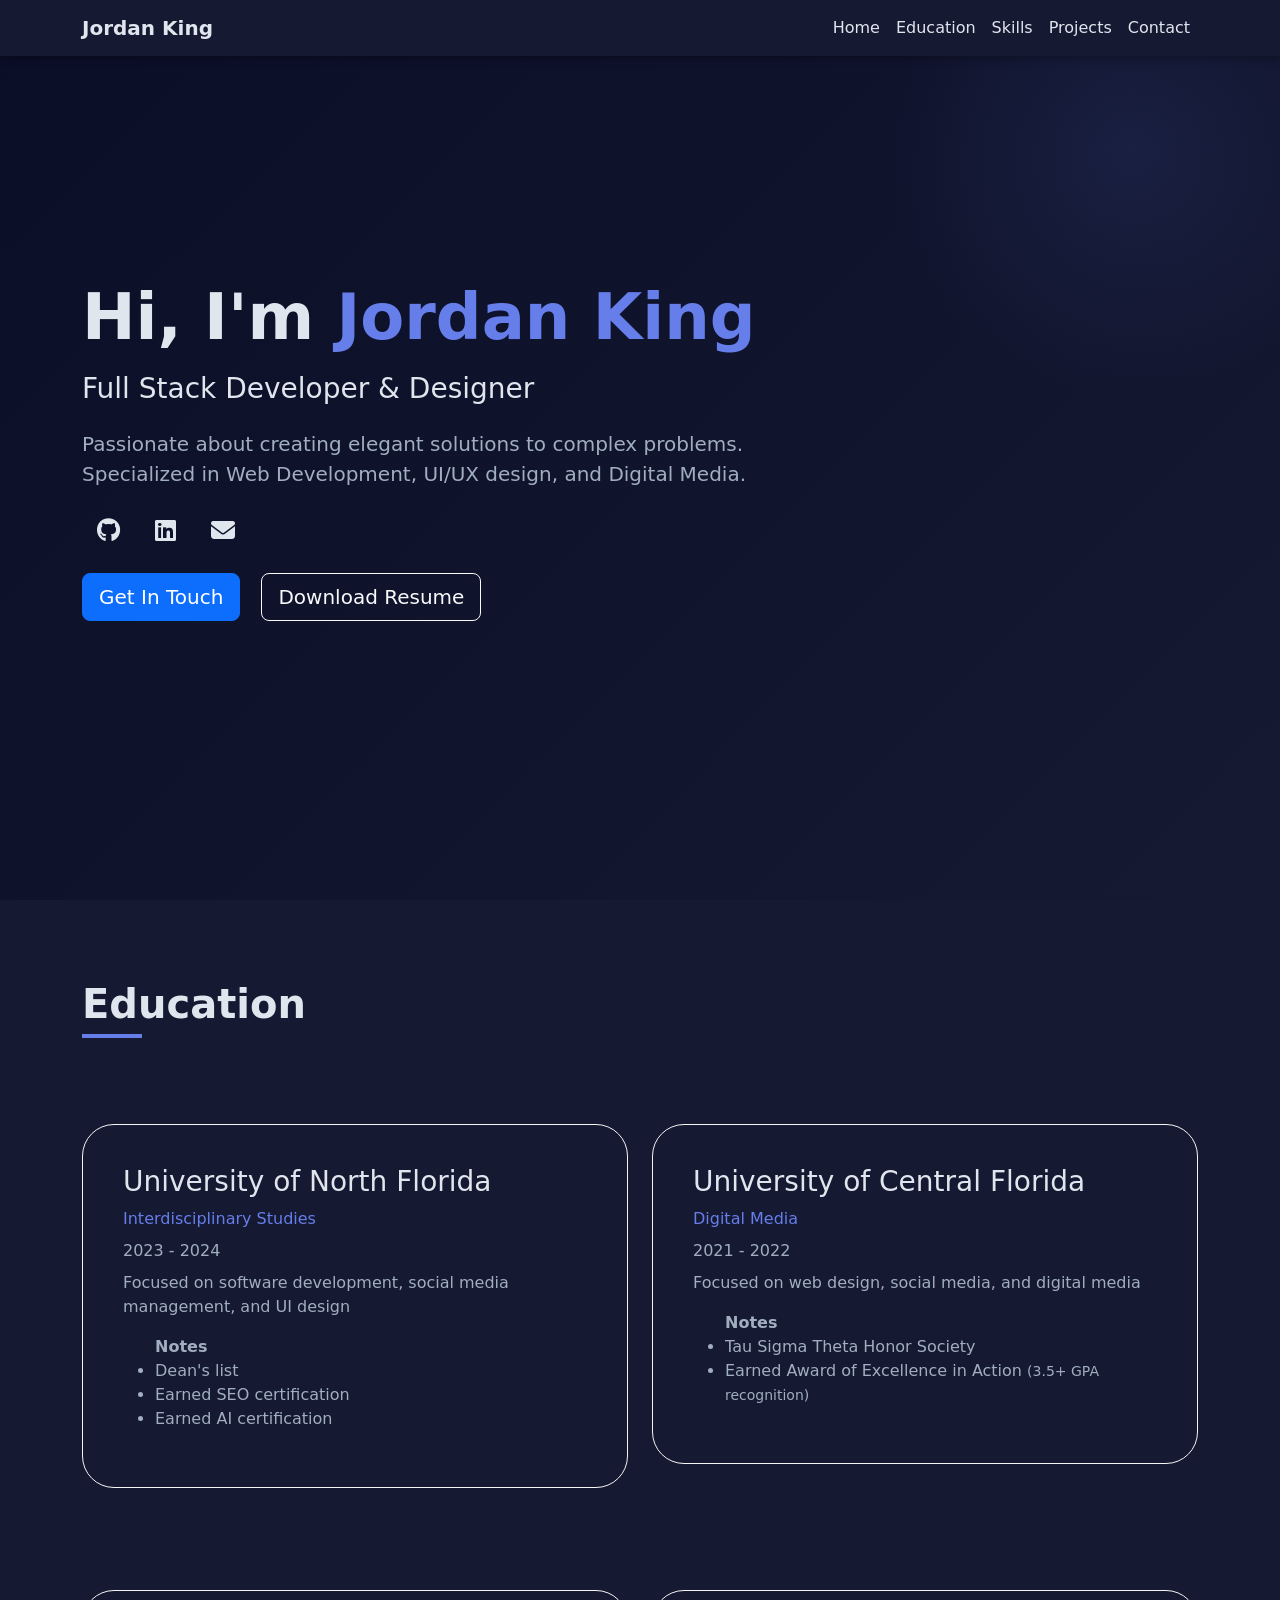
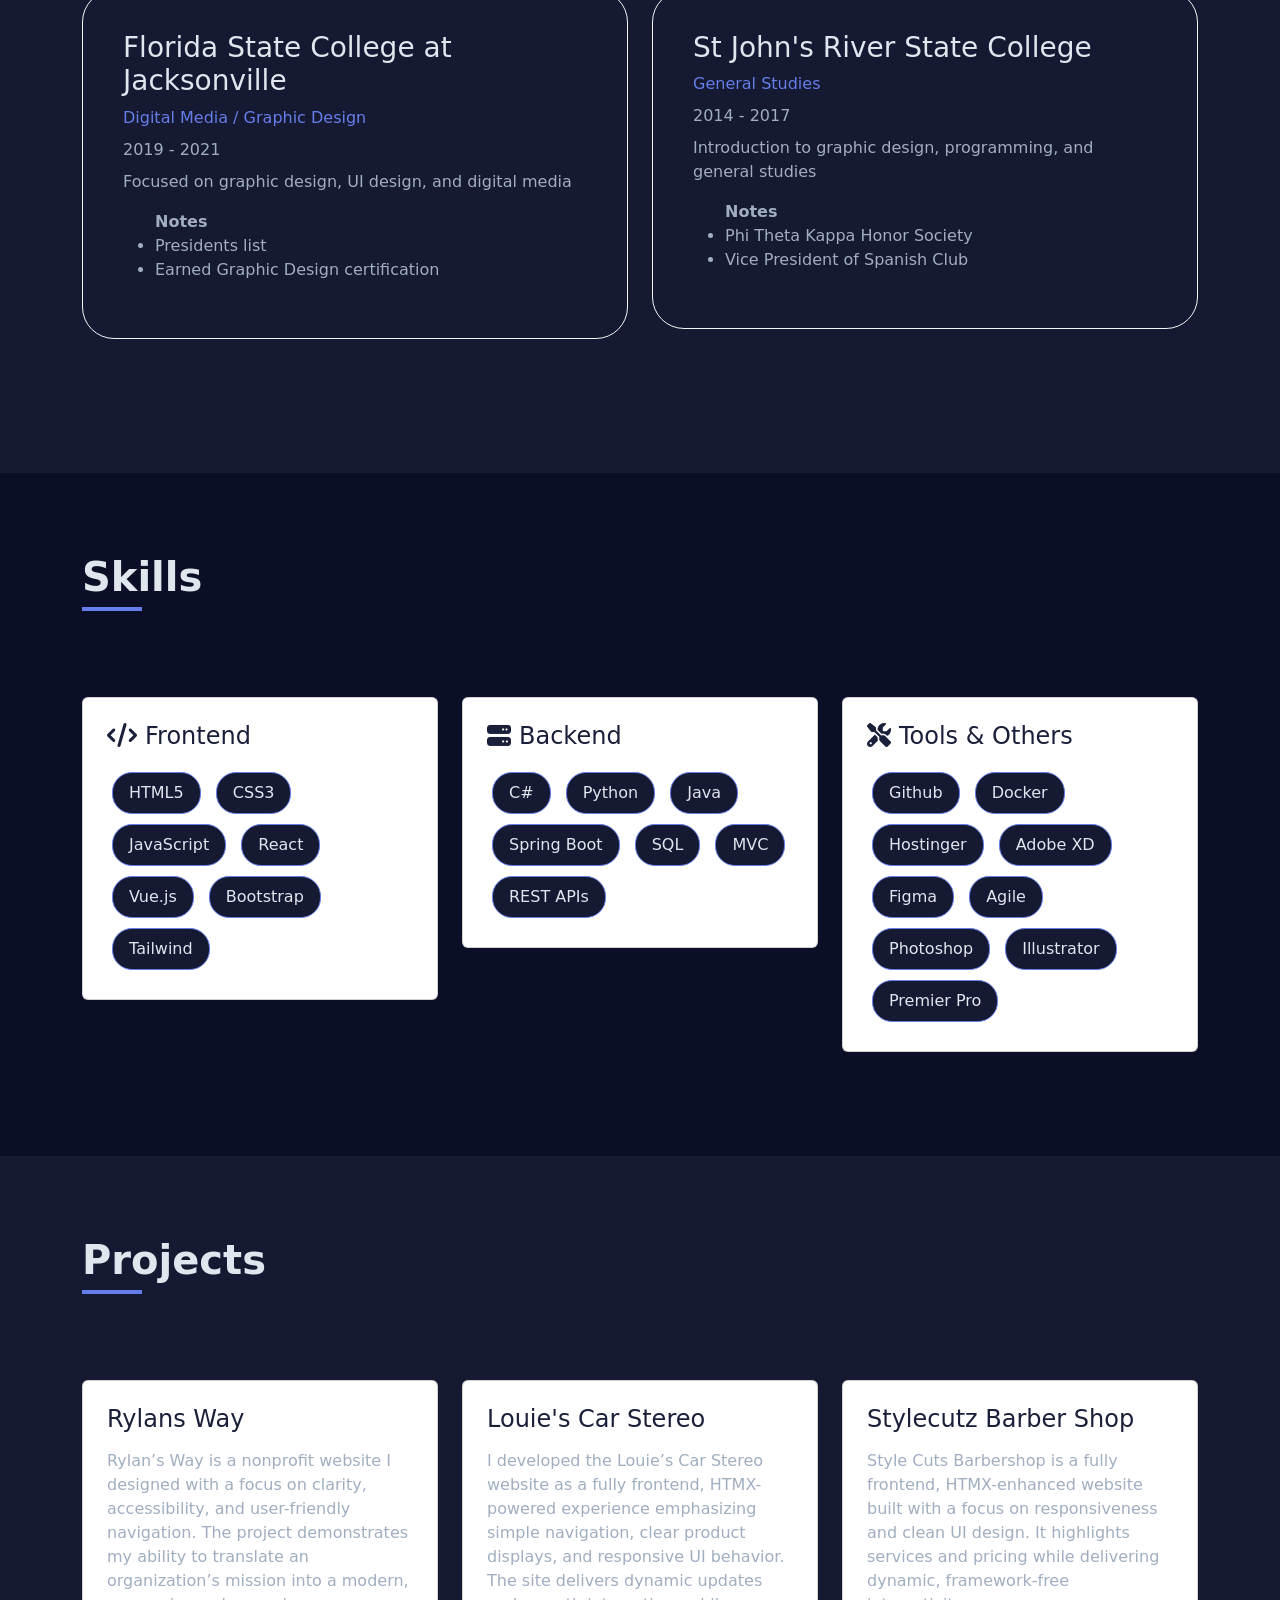
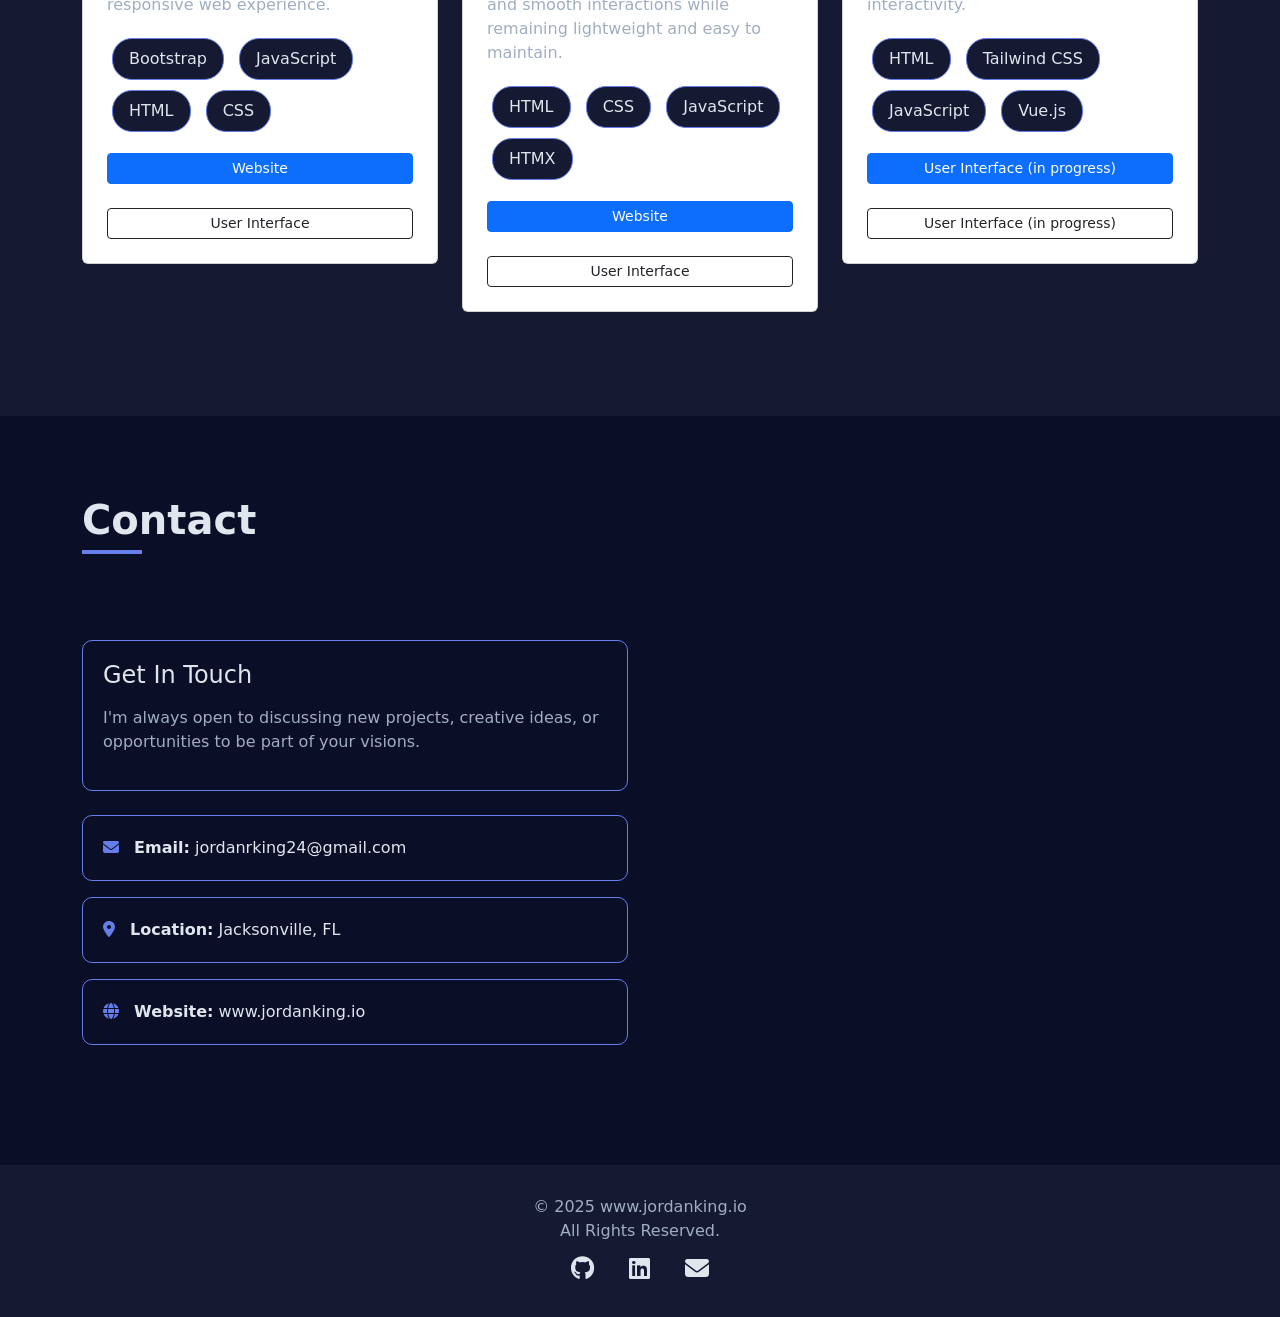
==== commit 791ba69e: "basbershop website upload" ====
--- a/index.html
+++ b/index.html
@@ -261,7 +261,7 @@
               </div>
               <a href="https://www.rylansway.com" target="_blank" class="btn btn-primary btn-sm">Website</a>
               <br>
-              <a href="https://xd.adobe.com/view/1c345012-3e9e-42f1-a497-ef141b56fe46-4967/?fullscreen" target="_blank" class="btn btn-primary btn-sm">User Interface</a>
+              <a href="https://xd.adobe.com/view/1c345012-3e9e-42f1-a497-ef141b56fe46-4967/?fullscreen" target="_blank" class="btn btn-outline-dark btn-sm">User Interface</a>
             </article>
           </div>
           <div class="col-lg-4 mb-4">
@@ -278,7 +278,7 @@
               </div>
               <a href="https://louiescarstereo.netlify.app/" target="_blank" class="btn btn-primary btn-sm">Website</a>
               <br>
-              <a href="https://xd.adobe.com/view/123af390-cd8f-49d3-9b5e-27e25371fa18-4769/?fullscreen" target="_blank" class="btn btn-primary btn-sm">User Interface</a>
+              <a href="https://xd.adobe.com/view/123af390-cd8f-49d3-9b5e-27e25371fa18-4769/?fullscreen" target="_blank" class="btn btn-outline-dark btn-sm">User Interface</a>
             </article>
           </div>
           <div class="col-lg-4 mb-4">
@@ -294,7 +294,9 @@
                 <span class="skill-badge" role="listitem">Vue.js</span>
 
               </div>
-              <a href="https://xd.adobe.com/view/4bcfe2a0-082f-4ad8-83e1-863b095605b2-1e9c/?fullscreen" class="btn btn-primary btn-sm">User Interface (in progress) </a>
+              <a href="https://www.barbershop.netlify.app" class="btn btn-primary btn-sm">User Interface (in progress) </a>
+              <br>
+              <a href="https://xd.adobe.com/view/4bcfe2a0-082f-4ad8-83e1-863b095605b2-1e9c/?fullscreen" class="btn btn-outline-dark btn-sm">User Interface (in progress) </a>
             </article>
           </div>
         </div>
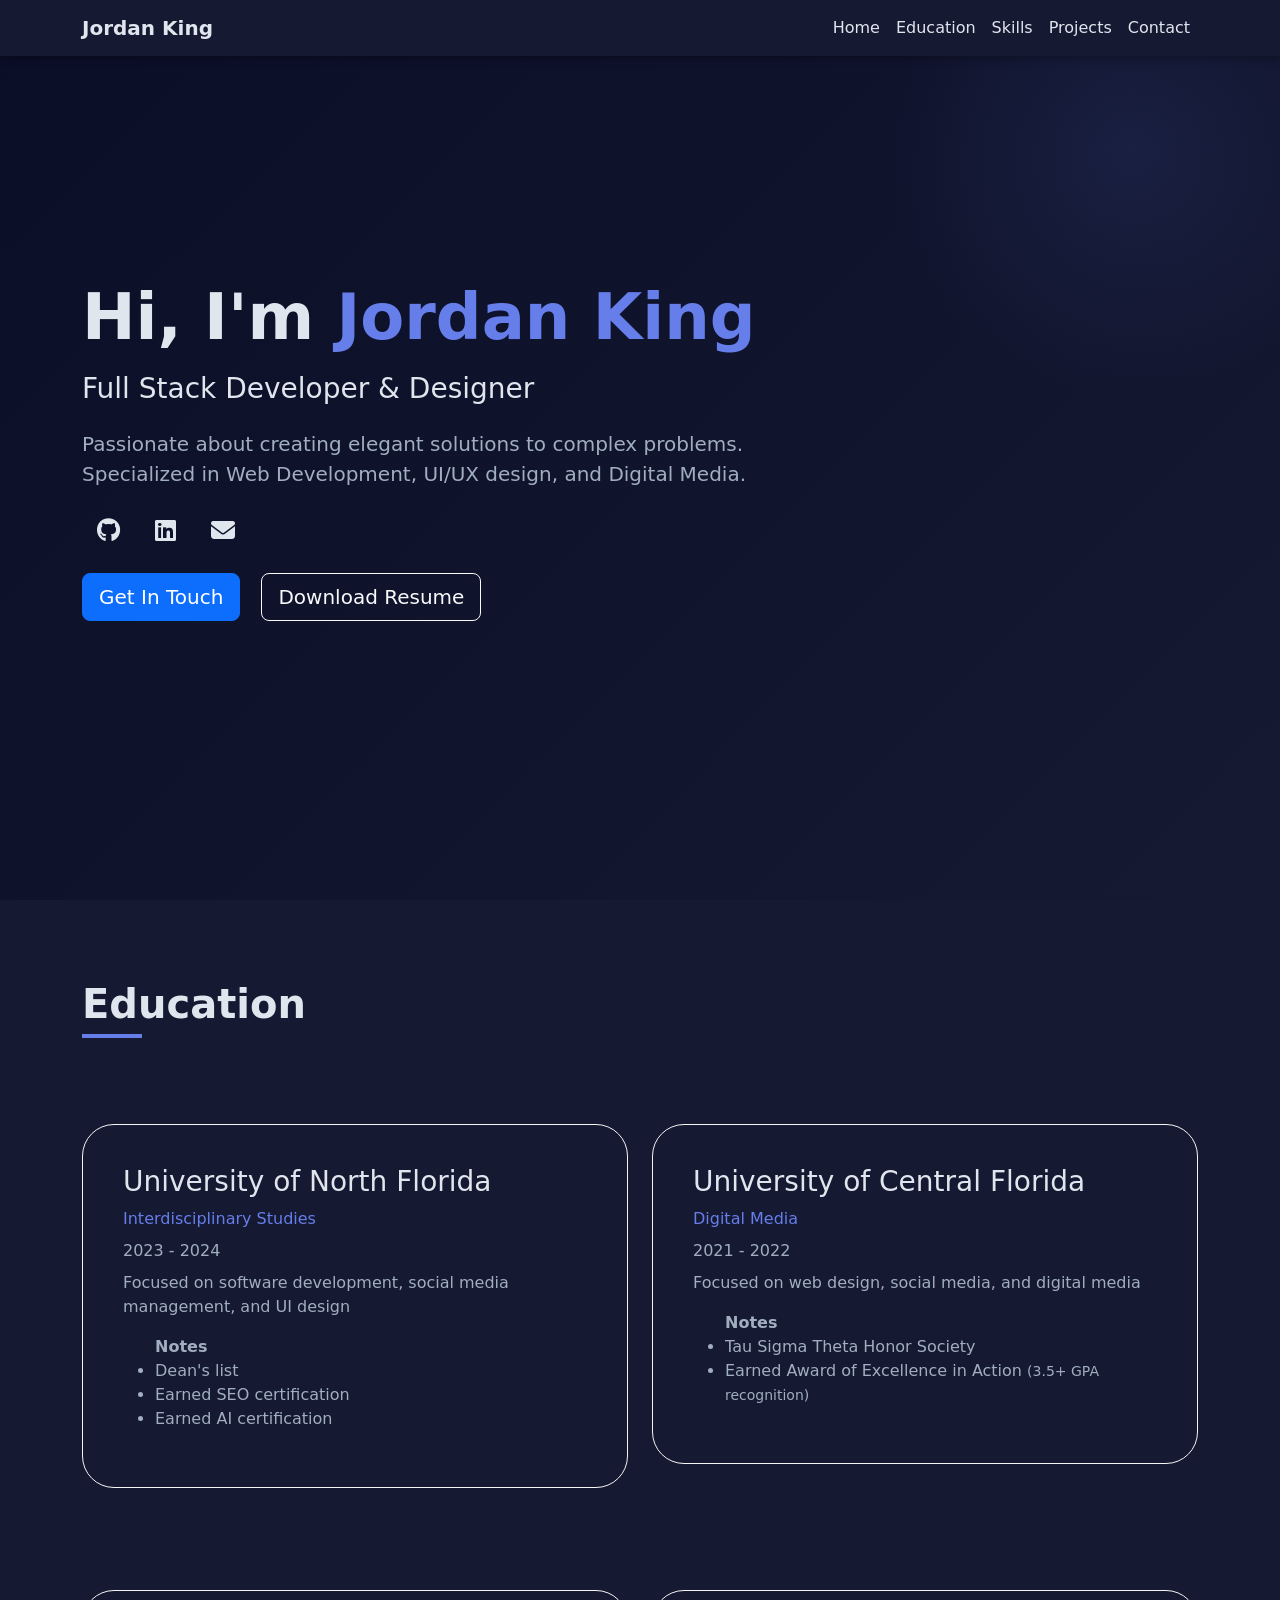
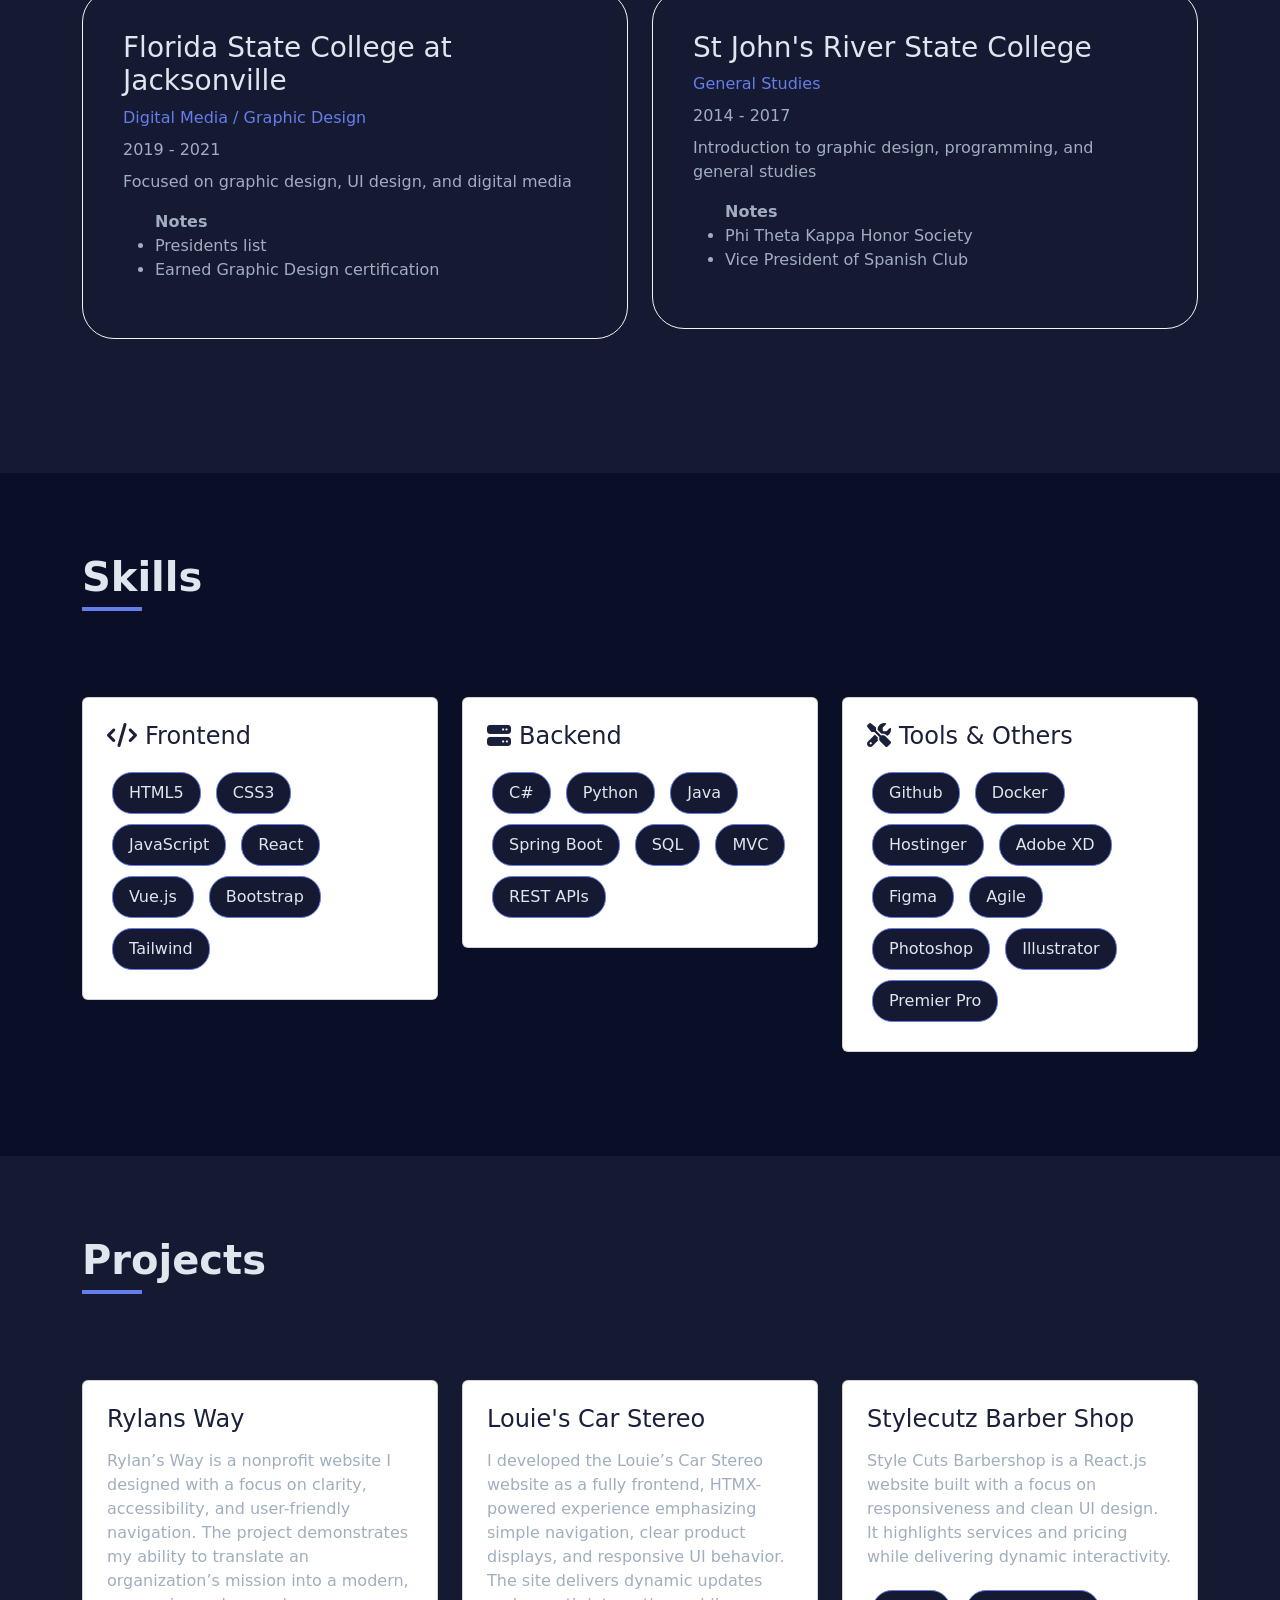
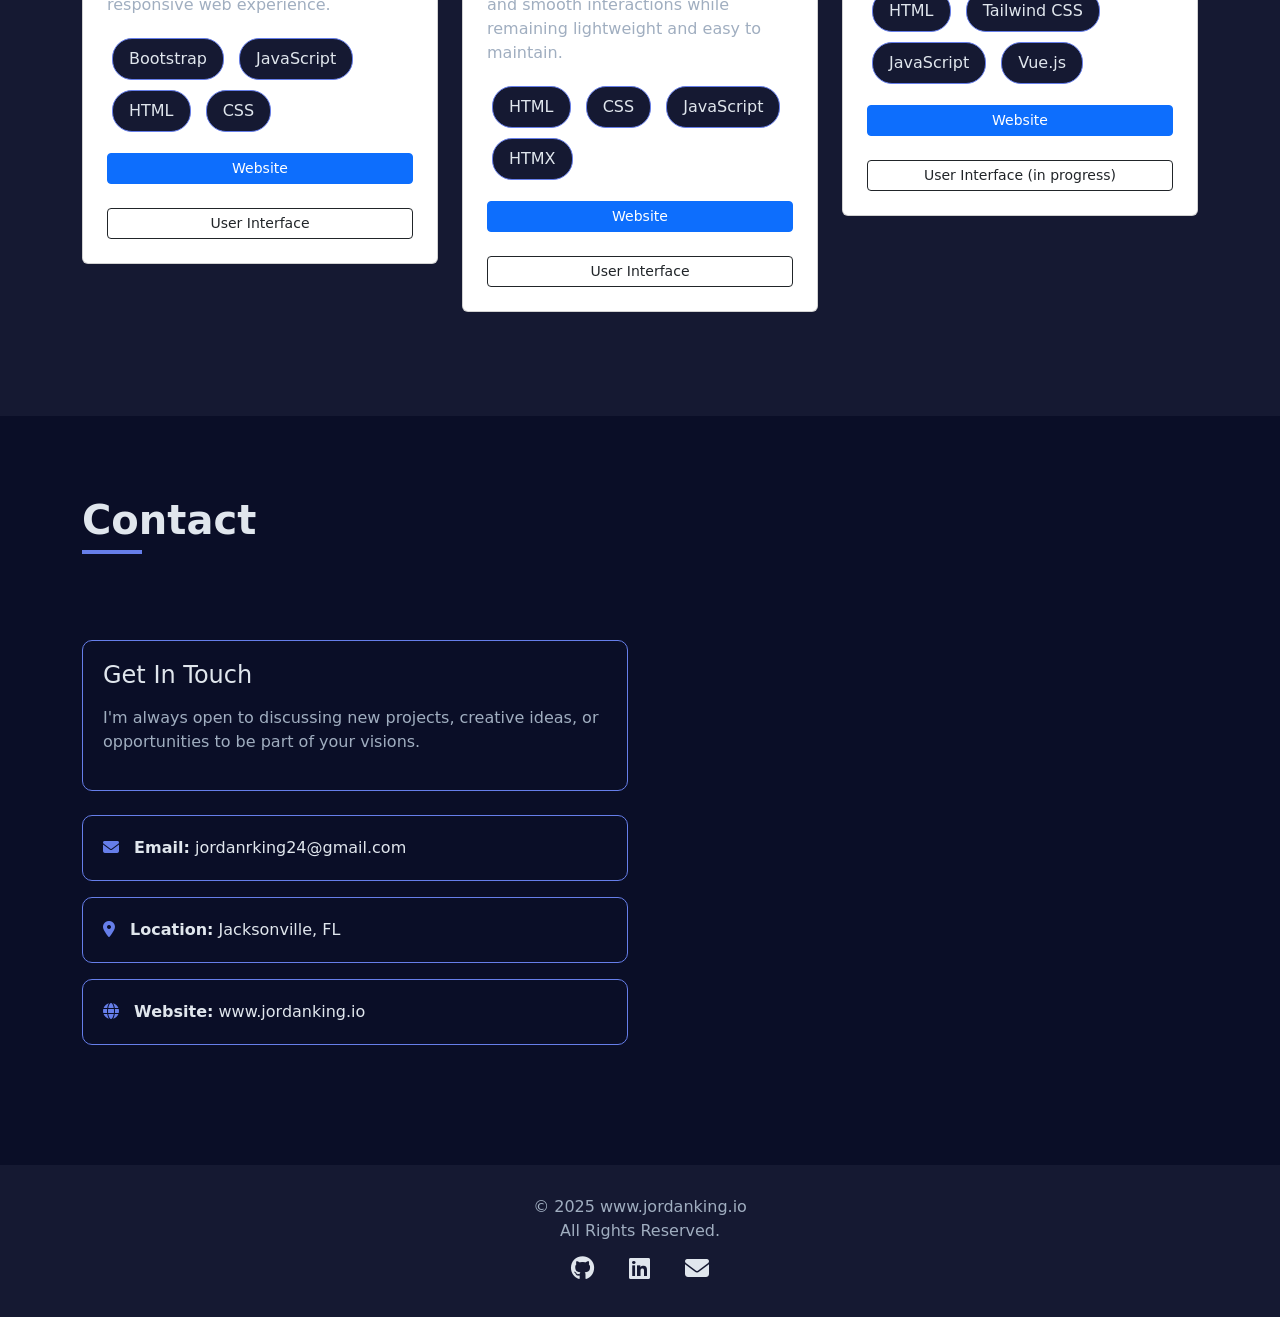
==== commit 23876951: "update barbershop link" ====
--- a/index.html
+++ b/index.html
@@ -285,7 +285,7 @@
             <article class="card p-4">
               <h3 class="card-title mb-3 h4">Stylecutz Barber Shop</h3>
               <p class="mb-3" style="color: var(--text-secondary);">
-                Style Cuts Barbershop is a fully frontend, HTMX-enhanced website built with a focus on responsiveness and clean UI design. It highlights services and pricing while delivering dynamic, framework-free interactivity.
+                Style Cuts Barbershop is a React.js website built with a focus on responsiveness and clean UI design. It highlights services and pricing while delivering dynamic interactivity.
               </p>
               <div class="mb-3" role="list" aria-label="Technologies used">
                 <span class="skill-badge" role="listitem">HTML</span>
@@ -294,7 +294,7 @@
                 <span class="skill-badge" role="listitem">Vue.js</span>
 
               </div>
-              <a href="https://www.barbershop.netlify.app" class="btn btn-primary btn-sm">User Interface (in progress) </a>
+              <a href="https://stylecutz-nomarjay.netlify.app/" target="_blank" class="btn btn-primary btn-sm">Website </a>
               <br>
               <a href="https://xd.adobe.com/view/4bcfe2a0-082f-4ad8-83e1-863b095605b2-1e9c/?fullscreen" class="btn btn-outline-dark btn-sm">User Interface (in progress) </a>
             </article>
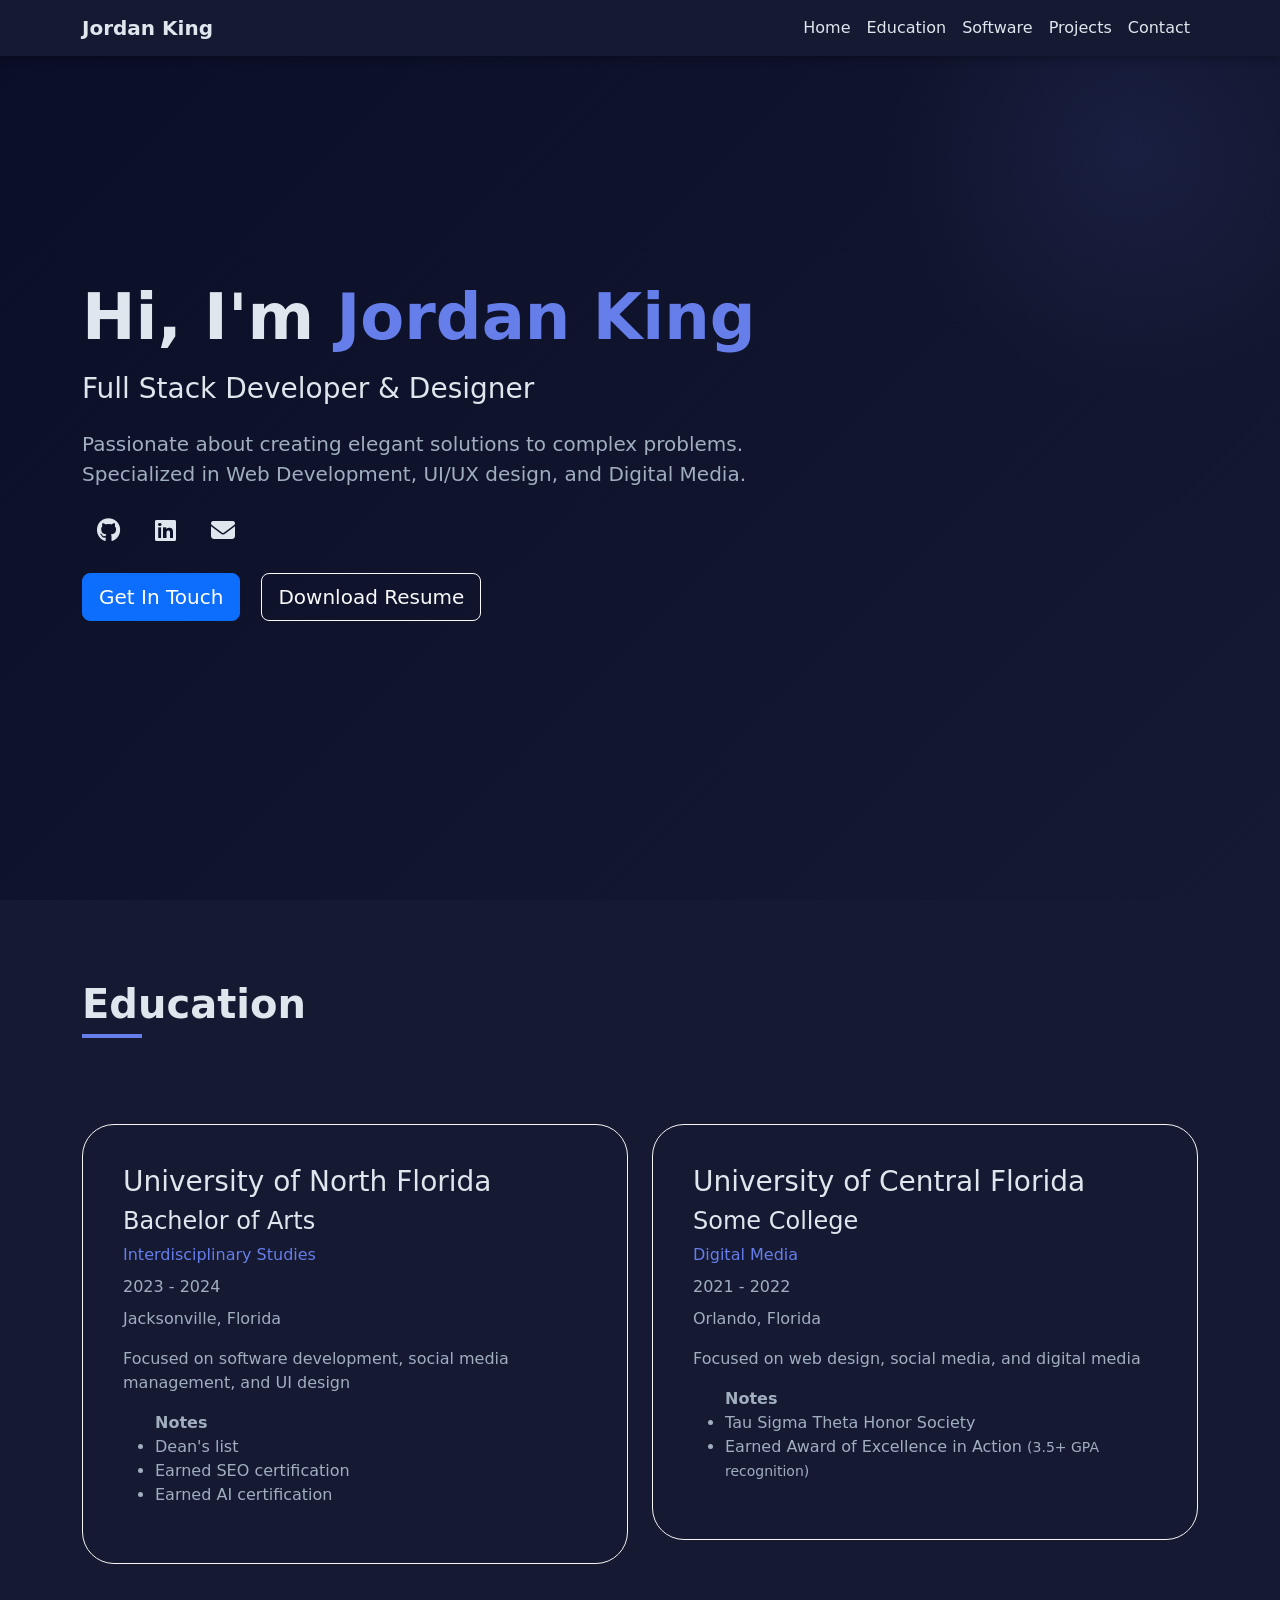
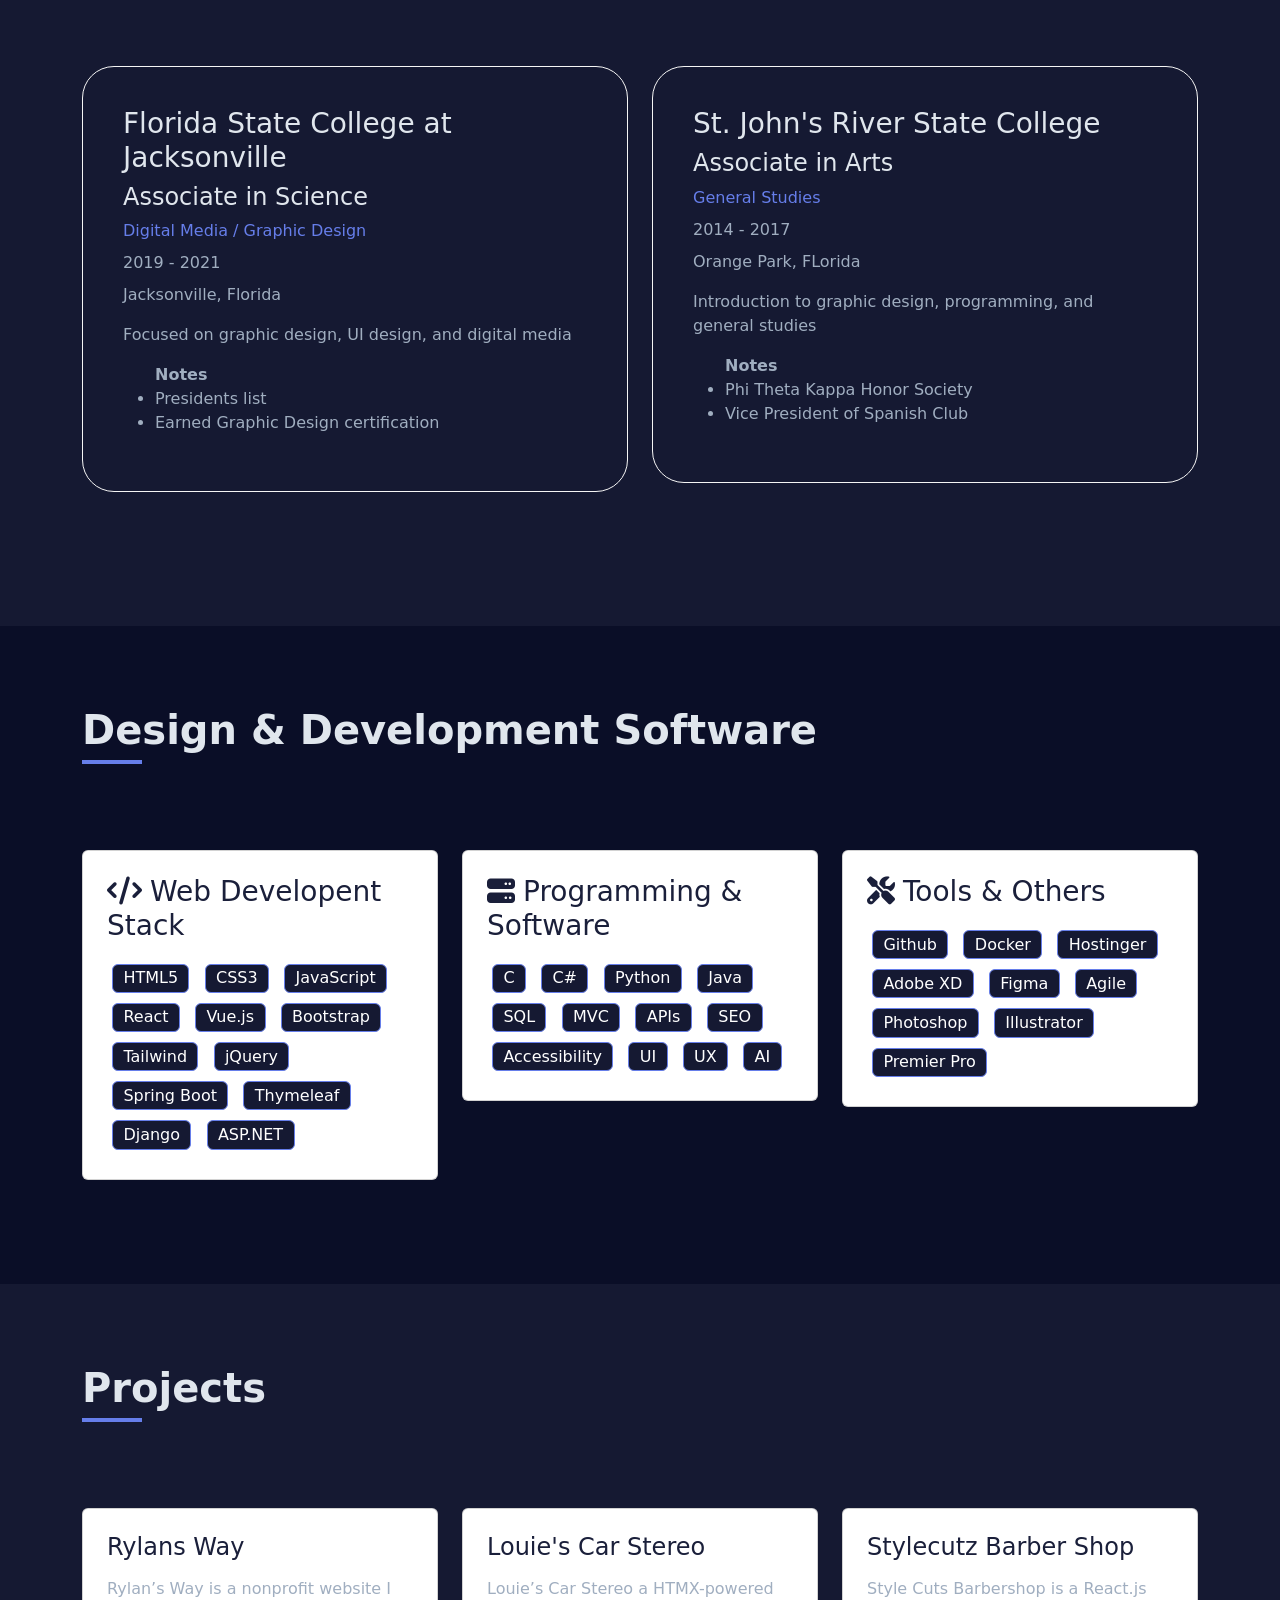
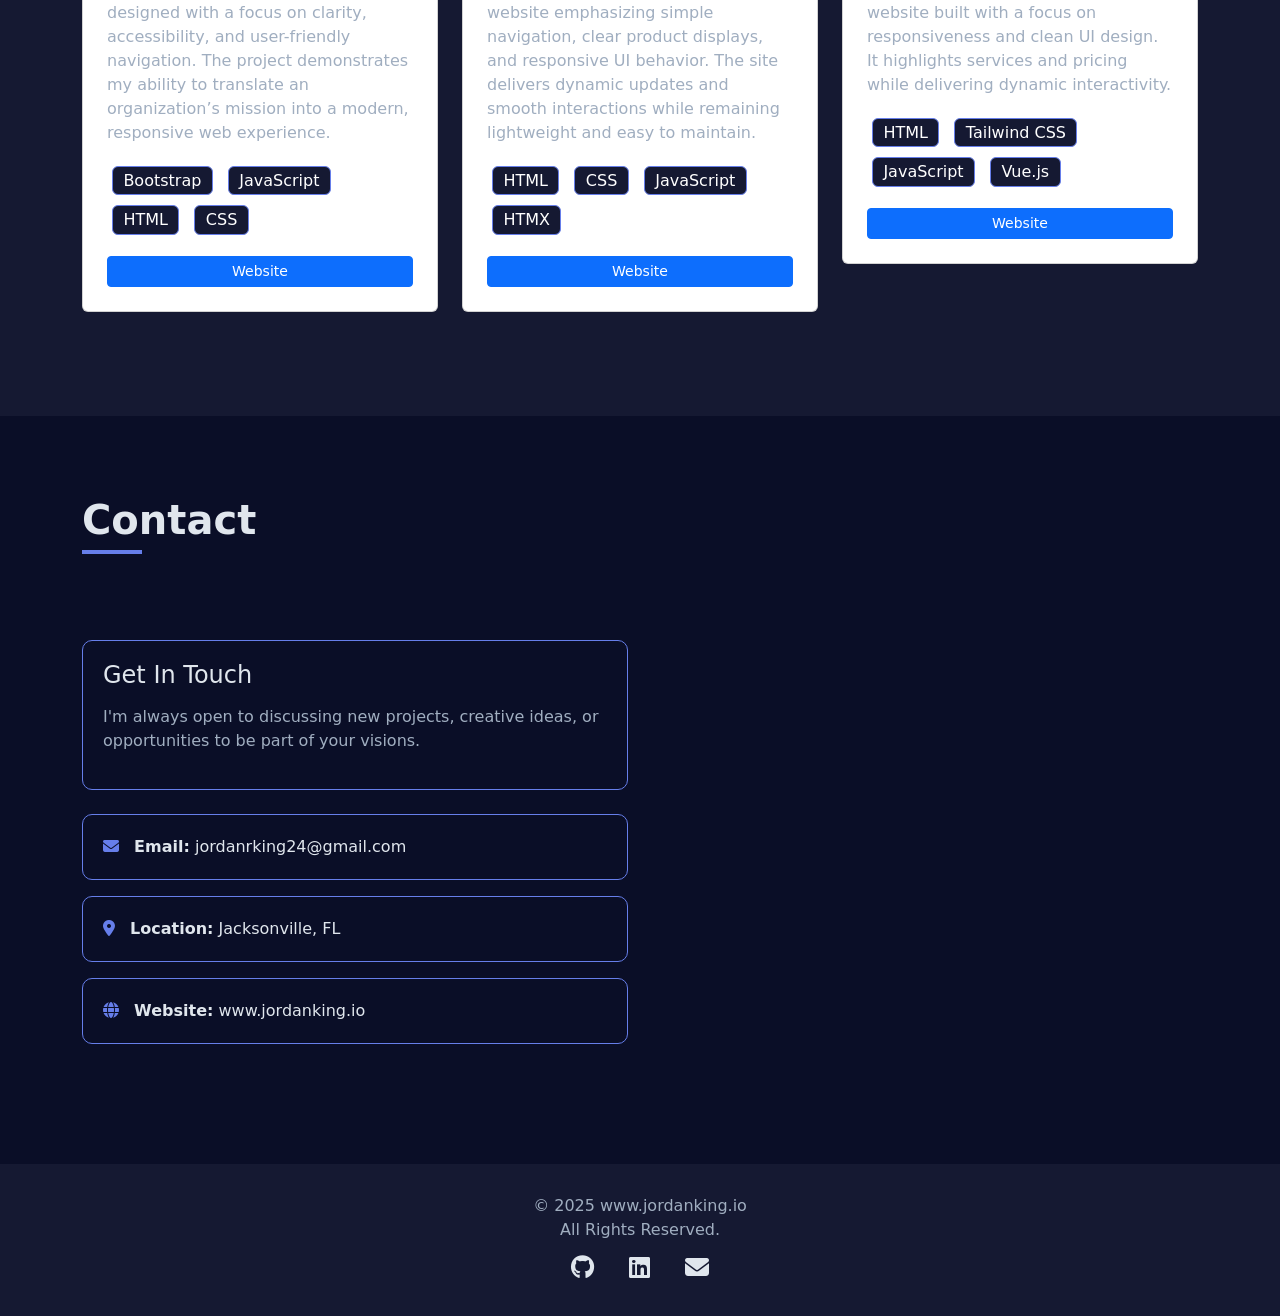
==== commit 8d10289d: "content update" ====
--- a/index.html
+++ b/index.html
@@ -79,7 +79,7 @@
         <ul class="navbar-nav ms-auto">
           <li class="nav-item"><a class="nav-link" href="#home">Home</a></li>
           <li class="nav-item"><a class="nav-link" href="#education">Education</a></li>
-          <li class="nav-item"><a class="nav-link" href="#skills">Skills</a></li>
+          <li class="nav-item"><a class="nav-link" href="#software">Software</a></li>
           <li class="nav-item"><a class="nav-link" href="#projects">Projects</a></li>
           <li class="nav-item"><a class="nav-link" href="#contact">Contact</a></li>
         </ul>
@@ -123,8 +123,10 @@
           <div class="col-lg-6 mb-4">
             <article class="timeline-item">
                 <h3 class="mb-2">University of North Florida</h3>
+                <h4>Bachelor of Arts</h4>
                 <p class="mb-2 accent">Interdisciplinary Studies</p>
                 <p class="mb-2"><time datetime="2023">2023</time> - <time datetime="2024">2024</time></p>
+                <p>Jacksonville, Florida</p>
                 <p>Focused on software development, social media management, and UI design </p>
                 <ul>
                   <strong>Notes</strong>
@@ -138,8 +140,10 @@
           <div class="col-lg-6 mb-4">
             <article class="timeline-item">
                 <h3 class="mb-2">University of Central Florida</h3>
+                <h4>Some College</h4>
                 <p class="mb-2 accent">Digital Media</p>
                 <p class="mb-2"><time datetime="2021">2021</time> - <time datetime="2022">2022</time></p>
+                <p>Orlando, Florida</p>
                 <p>Focused on web design, social media, and digital media </p>
                 <ul>
                   <strong>Notes</strong>
@@ -159,8 +163,10 @@
           <div class="col-lg-6 mb-4">
             <article class="timeline-item">
                 <h3 class="mb-2"> Florida State College at Jacksonville </h3>
+                <h4>Associate in Science </h4>
                 <p class="mb-2 accent">Digital Media / Graphic Design</p>
                 <p class="mb-2"><time datetime="2019">2019</time> - <time datetime="2021">2021</time></p>
+                <p>Jacksonville, Florida</p>
                 <p>Focused on graphic design, UI design, and digital media </p>
                 <ul>
                   <strong>Notes</strong>
@@ -172,9 +178,11 @@
          
           <div class="col-lg-6 mb-4">
             <article class="timeline-item">
-                <h3 class="mb-2"> St John's River State College </h3>
+                <h3 class="mb-2"> St. John's River State College </h3>
+                <h4>Associate in Arts</h4>
                 <p class="mb-2 accent">General Studies</p>
                 <p class="mb-2"><time datetime="2014">2014</time> - <time datetime="2017">2017</time></p>
+                <p>Orange Park, FLorida</p>
                 <p>Introduction to graphic design, programming, and general studies</p>
                 <ul>
                   <strong>Notes</strong>
@@ -189,58 +197,75 @@
       </div>
     </section>
 
-    <!-- Skills Section -->
-    <section id="skills" class="section" aria-labelledby="skills-heading">
-      <div class="container">
-        <h2 id="skills-heading" class="section-title">Skills</h2>
-        <div class="row mt-5">
-          <div class="col-lg-4 mb-4">
-            <article class="card p-4">
-              <h3 class="card-title mb-3 h4"><i class="fas fa-code me-2" aria-hidden="true"></i>Frontend</h3>
-              <div role="list" aria-label="Frontend skills">
-                <span class="skill-badge" role="listitem">HTML5</span>
-                <span class="skill-badge" role="listitem">CSS3</span>
-                <span class="skill-badge" role="listitem">JavaScript</span>
-                <span class="skill-badge" role="listitem">React</span>
-                <span class="skill-badge" role="listitem">Vue.js</span>
-                <span class="skill-badge" role="listitem">Bootstrap</span>
-                <span class="skill-badge" role="listitem">Tailwind</span>
-              </div>
-            </article>
-          </div>
-          <div class="col-lg-4 mb-4">
-            <article class="card p-4">
-              <h3 class="card-title mb-3 h4"><i class="fas fa-server me-2" aria-hidden="true"></i>Backend</h3>
-              <div role="list" aria-label="Backend skills">
-                <span class="skill-badge" role="listitem">C#</span>
-                <span class="skill-badge" role="listitem">Python</span>
-                <span class="skill-badge" role="listitem">Java</span>
-                <span class="skill-badge" role="listitem">Spring Boot</span>
-                <span class="skill-badge" role="listitem">SQL</span>
-                <span class="skill-badge" role="listitem">MVC</span>
-                <span class="skill-badge" role="listitem">REST APIs</span>
-              </div>
-            </article>
-          </div>
-          <div class="col-lg-4 mb-4">
-            <article class="card p-4">
-              <h3 class="card-title mb-3 h4"><i class="fas fa-tools me-2" aria-hidden="true"></i>Tools & Others</h3>
-              <div role="list" aria-label="Tools and other skills">
-                <span class="skill-badge" role="listitem">Github</span>
-                <span class="skill-badge" role="listitem">Docker</span>
-                <span class="skill-badge" role="listitem">Hostinger</span>
-                <span class="skill-badge" role="listitem">Adobe XD</span>
-                <span class="skill-badge" role="listitem">Figma</span>
-                <span class="skill-badge" role="listitem">Agile</span>
-                <span class="skill-badge" role="listitem">Photoshop</span>
-                <span class="skill-badge" role="listitem">Illustrator</span>
-                <span class="skill-badge" role="listitem">Premier Pro</span>
-              </div>
-            </article>
-          </div>
-        </div>
-      </div>
-    </section>
+    <!-- Software Experience -->
+    <section id="software" class="section" aria-labelledby="software-heading">
+      <div class="container">
+        <h2 id="software-heading" class="section-title">Design & Development Software</h2>
+
+        <!-- technical software -->
+        <div class="row mt-5">
+          <div class="col-lg-4 mb-4">
+            <article class="card p-4">
+              <h3 class="card-title mb-3 h3"><i class="fas fa-code me-2" aria-hidden="true"></i>Web Developent Stack</h3>
+              <div role="list" aria-label="Web Development Stack">
+                <span class="badge" role="listitem">HTML5</span>
+                <span class="badge" role="listitem">CSS3</span>
+                <span class="badge" role="listitem">JavaScript</span>
+                <span class="badge" role="listitem">React</span>
+                <span class="badge" role="listitem">Vue.js</span>
+                <span class="badge" role="listitem">Bootstrap</span>
+                <span class="badge" role="listitem">Tailwind</span>
+                <span class="badge" role="listitem">jQuery</span>
+                <span class="badge" role="listitem">Spring Boot</span>
+                <span class="badge" role="listitem">Thymeleaf</span>
+                <span class="badge" role="listitem">Django</span>
+                <span class="badge" role="listitem">ASP.NET</span>
+              </div>
+            </article>
+          </div>
+
+          <div class="col-lg-4 mb-4">
+            <article class="card p-4">
+              <h3 class="card-title mb-3 h3"><i class="fas fa-server me-2" aria-hidden="true"></i>Programming & Software</h3>
+              <div role="list" aria-label="Programming software">
+                <span class="badge" role="listitem">C</span>
+                <span class="badge" role="listitem">C#</span>
+                <span class="badge" role="listitem">Python</span>
+                <span class="badge" role="listitem">Java</span>
+                <span class="badge" role="listitem">SQL</span>
+                <span class="badge" role="listitem">MVC</span>
+                <span class="badge" role="listitem">APIs</span>
+                <span class="badge" role="listitem">SEO</span>
+                <span class="badge" role="listitem">Accessibility</span>
+                <span class="badge" role="listitem">UI</span>
+                <span class="badge" role="listitem">UX</span>
+                <span class="badge" role="listitem">AI</span>
+
+              </div>
+            </article>
+          </div>
+
+
+          <div class="col-lg-4 mb-4">
+            <article class="card p-4">
+              <h3 class="card-title mb-3 h3"><i class="fas fa-tools me-2" aria-hidden="true"></i>Tools & Others</h3>
+              <div role="list" aria-label="Tools and other software">
+                <span class="badge" role="listitem">Github</span>
+                <span class="badge" role="listitem">Docker</span>
+                <span class="badge" role="listitem">Hostinger</span>
+                <span class="badge" role="listitem">Adobe XD</span>
+                <span class="badge" role="listitem">Figma</span>
+                <span class="badge" role="listitem">Agile</span>
+                <span class="badge" role="listitem">Photoshop</span>
+                <span class="badge" role="listitem">Illustrator</span>
+                <span class="badge" role="listitem">Premier Pro</span>
+              </div>
+            </article>
+          </div>
+        </div>
+      </div>
+    </section>
+
 
     <!-- Projects Section -->
     <section id="projects" class="section" aria-labelledby="projects-heading">
@@ -254,31 +279,31 @@
                 Rylan’s Way is a nonprofit website I designed with a focus on clarity, accessibility, and user-friendly navigation. The project demonstrates my ability to translate an organization’s mission into a modern, responsive web experience.
               </p>
               <div class="mb-3" role="list" aria-label="Technologies used">
-                <span class="skill-badge" role="listitem">Bootstrap</span>
-                <span class="skill-badge" role="listitem">JavaScript</span>
-                <span class="skill-badge" role="listitem">HTML</span>
-                <span class="skill-badge" role="listitem">CSS</span>
+                <span class="badge" role="listitem">Bootstrap</span>
+                <span class="badge" role="listitem">JavaScript</span>
+                <span class="badge" role="listitem">HTML</span>
+                <span class="badge" role="listitem">CSS</span>
               </div>
               <a href="https://www.rylansway.com" target="_blank" class="btn btn-primary btn-sm">Website</a>
-              <br>
-              <a href="https://xd.adobe.com/view/1c345012-3e9e-42f1-a497-ef141b56fe46-4967/?fullscreen" target="_blank" class="btn btn-outline-dark btn-sm">User Interface</a>
+              <!-- <br> -->
+              <!-- <a href="https://xd.adobe.com/view/1c345012-3e9e-42f1-a497-ef141b56fe46-4967/?fullscreen" target="_blank" class="btn btn-outline-dark btn-sm">User Interface</a> -->
             </article>
           </div>
           <div class="col-lg-4 mb-4">
             <article class="card p-4">
               <h3 class="card-title mb-3 h4">Louie's Car Stereo</h3>
               <p class="mb-3" style="color: var(--text-secondary);">
-                I developed the Louie’s Car Stereo website as a fully frontend, HTMX-powered experience emphasizing simple navigation, clear product displays, and responsive UI behavior. The site delivers dynamic updates and smooth interactions while remaining lightweight and easy to maintain.
+                Louie’s Car Stereo a HTMX-powered website emphasizing simple navigation, clear product displays, and responsive UI behavior. The site delivers dynamic updates and smooth interactions while remaining lightweight and easy to maintain.
               </p>
               <div class="mb-3" role="list" aria-label="Technologies used">
-                <span class="skill-badge" role="listitem">HTML</span>
-                <span class="skill-badge" role="listitem">CSS</span>
-                <span class="skill-badge" role="listitem">JavaScript</span>
-                <span class="skill-badge" role="listitem">HTMX</span>
+                <span class="badge" role="listitem">HTML</span>
+                <span class="badge" role="listitem">CSS</span>
+                <span class="badge" role="listitem">JavaScript</span>
+                <span class="badge" role="listitem">HTMX</span>
               </div>
               <a href="https://louiescarstereo.netlify.app/" target="_blank" class="btn btn-primary btn-sm">Website</a>
-              <br>
-              <a href="https://xd.adobe.com/view/123af390-cd8f-49d3-9b5e-27e25371fa18-4769/?fullscreen" target="_blank" class="btn btn-outline-dark btn-sm">User Interface</a>
+              <!-- <br> -->
+              <!-- <a href="https://xd.adobe.com/view/123af390-cd8f-49d3-9b5e-27e25371fa18-4769/?fullscreen" target="_blank" class="btn btn-outline-dark btn-sm">User Interface</a> -->
             </article>
           </div>
           <div class="col-lg-4 mb-4">
@@ -288,15 +313,15 @@
                 Style Cuts Barbershop is a React.js website built with a focus on responsiveness and clean UI design. It highlights services and pricing while delivering dynamic interactivity.
               </p>
               <div class="mb-3" role="list" aria-label="Technologies used">
-                <span class="skill-badge" role="listitem">HTML</span>
-                <span class="skill-badge" role="listitem">Tailwind CSS</span>
-                <span class="skill-badge" role="listitem">JavaScript</span>
-                <span class="skill-badge" role="listitem">Vue.js</span>
+                <span class="badge" role="listitem">HTML</span>
+                <span class="badge" role="listitem">Tailwind CSS</span>
+                <span class="badge" role="listitem">JavaScript</span>
+                <span class="badge" role="listitem">Vue.js</span>
 
               </div>
               <a href="https://stylecutz-nomarjay.netlify.app/" target="_blank" class="btn btn-primary btn-sm">Website </a>
-              <br>
-              <a href="https://xd.adobe.com/view/4bcfe2a0-082f-4ad8-83e1-863b095605b2-1e9c/?fullscreen" class="btn btn-outline-dark btn-sm">User Interface (in progress) </a>
+              <!-- <br> -->
+              <!-- <a href="https://xd.adobe.com/view/4bcfe2a0-082f-4ad8-83e1-863b095605b2-1e9c/?fullscreen" class="btn btn-outline-dark btn-sm">User Interface (in progress) </a> -->
             </article>
           </div>
         </div>
--- a/css/style.css
+++ b/css/style.css
@@ -110,6 +110,11 @@
     border-radius: 10px;
     transition: transform 0.3s ease, box-shadow 0.3s ease;
     height: 100%;
+
+}
+.card span{
+    font-size: 1.0em;
+    font-weight: normal;
 }
 
 .card:hover {
@@ -121,18 +126,18 @@
     color: var(--bg-card) !important;
 }
 
-.skill-badge {
+.badge {
     background-color: var(--bg-secondary);
     color: var(--text-primary);
     border: 1px solid var(--accent);
-    padding: 8px 16px;
+    padding: 16px 16px;
     border-radius: 20px;
     display: inline-block;
     margin: 5px;
     transition: all 0.3s ease;
 }
 
-.skill-badge:hover {
+.badge:hover {
     background-color: var(--accent);
     transform: scale(1.05);
 }
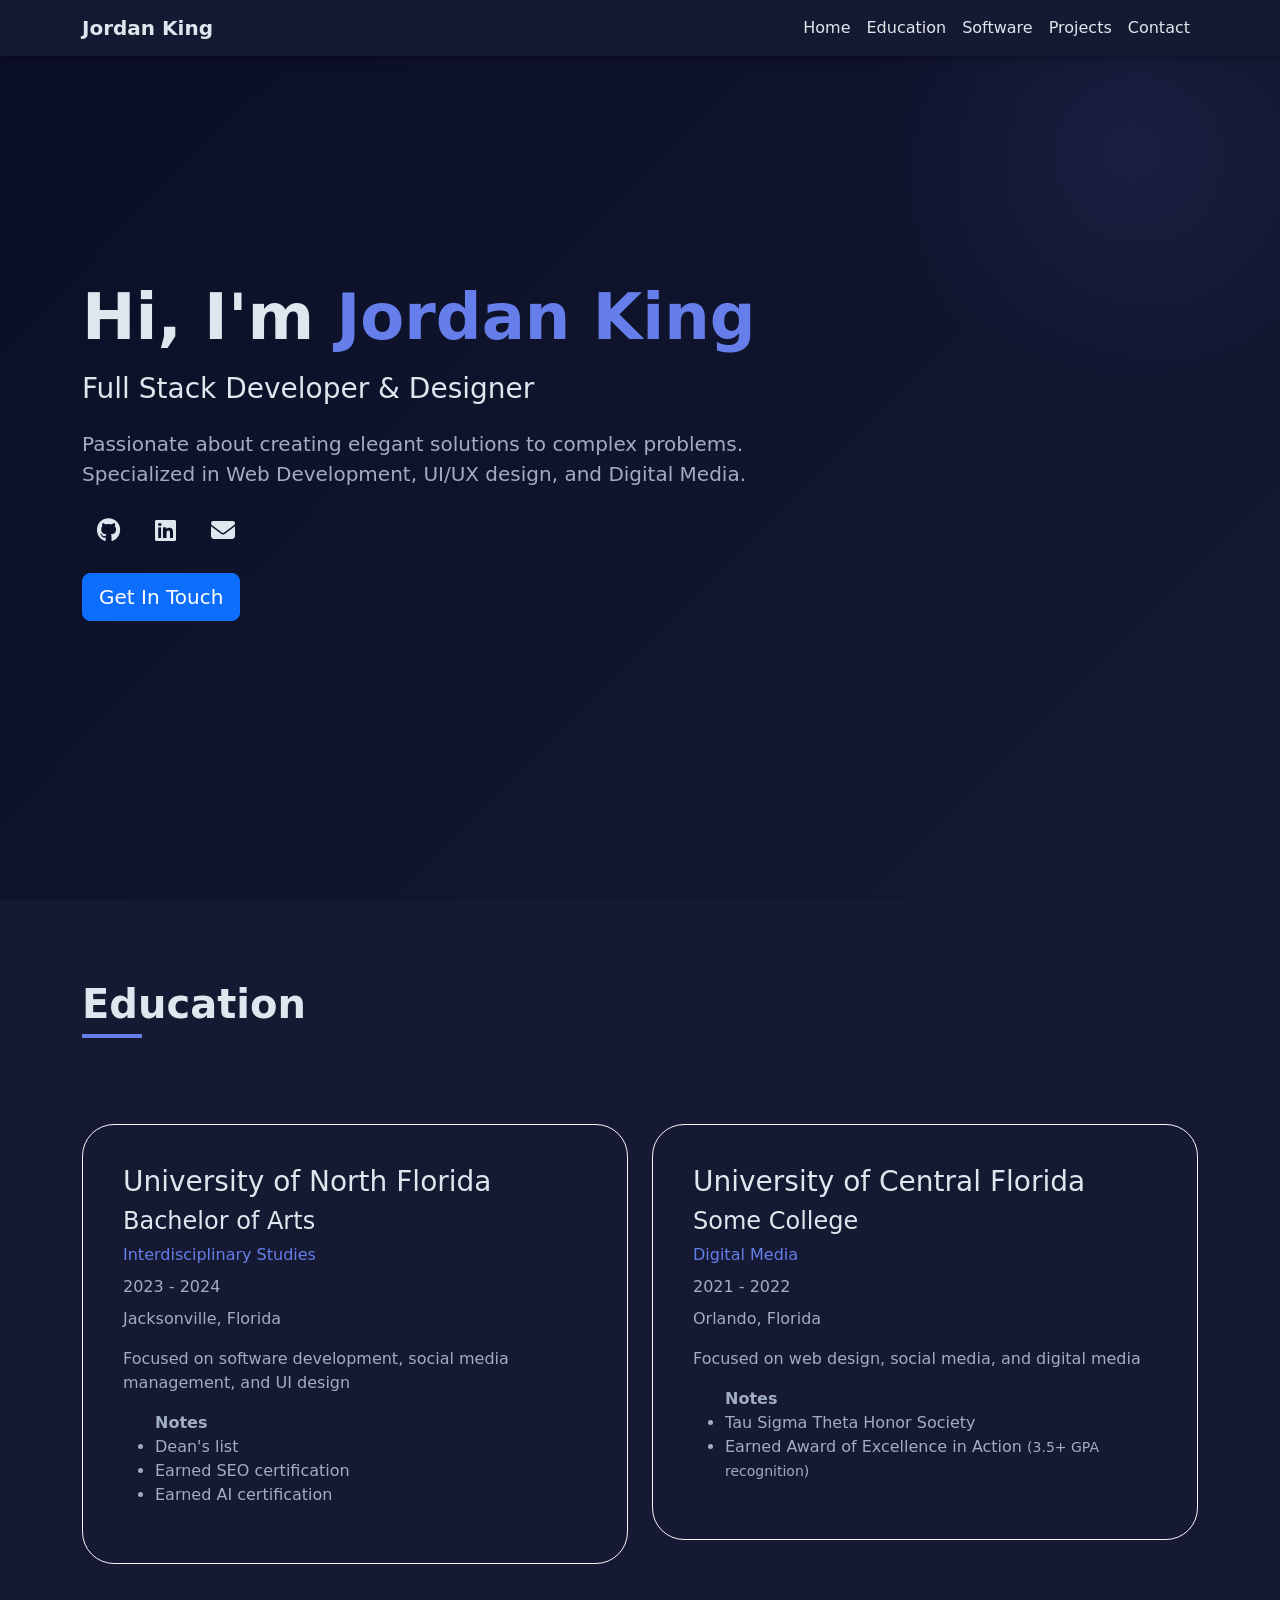
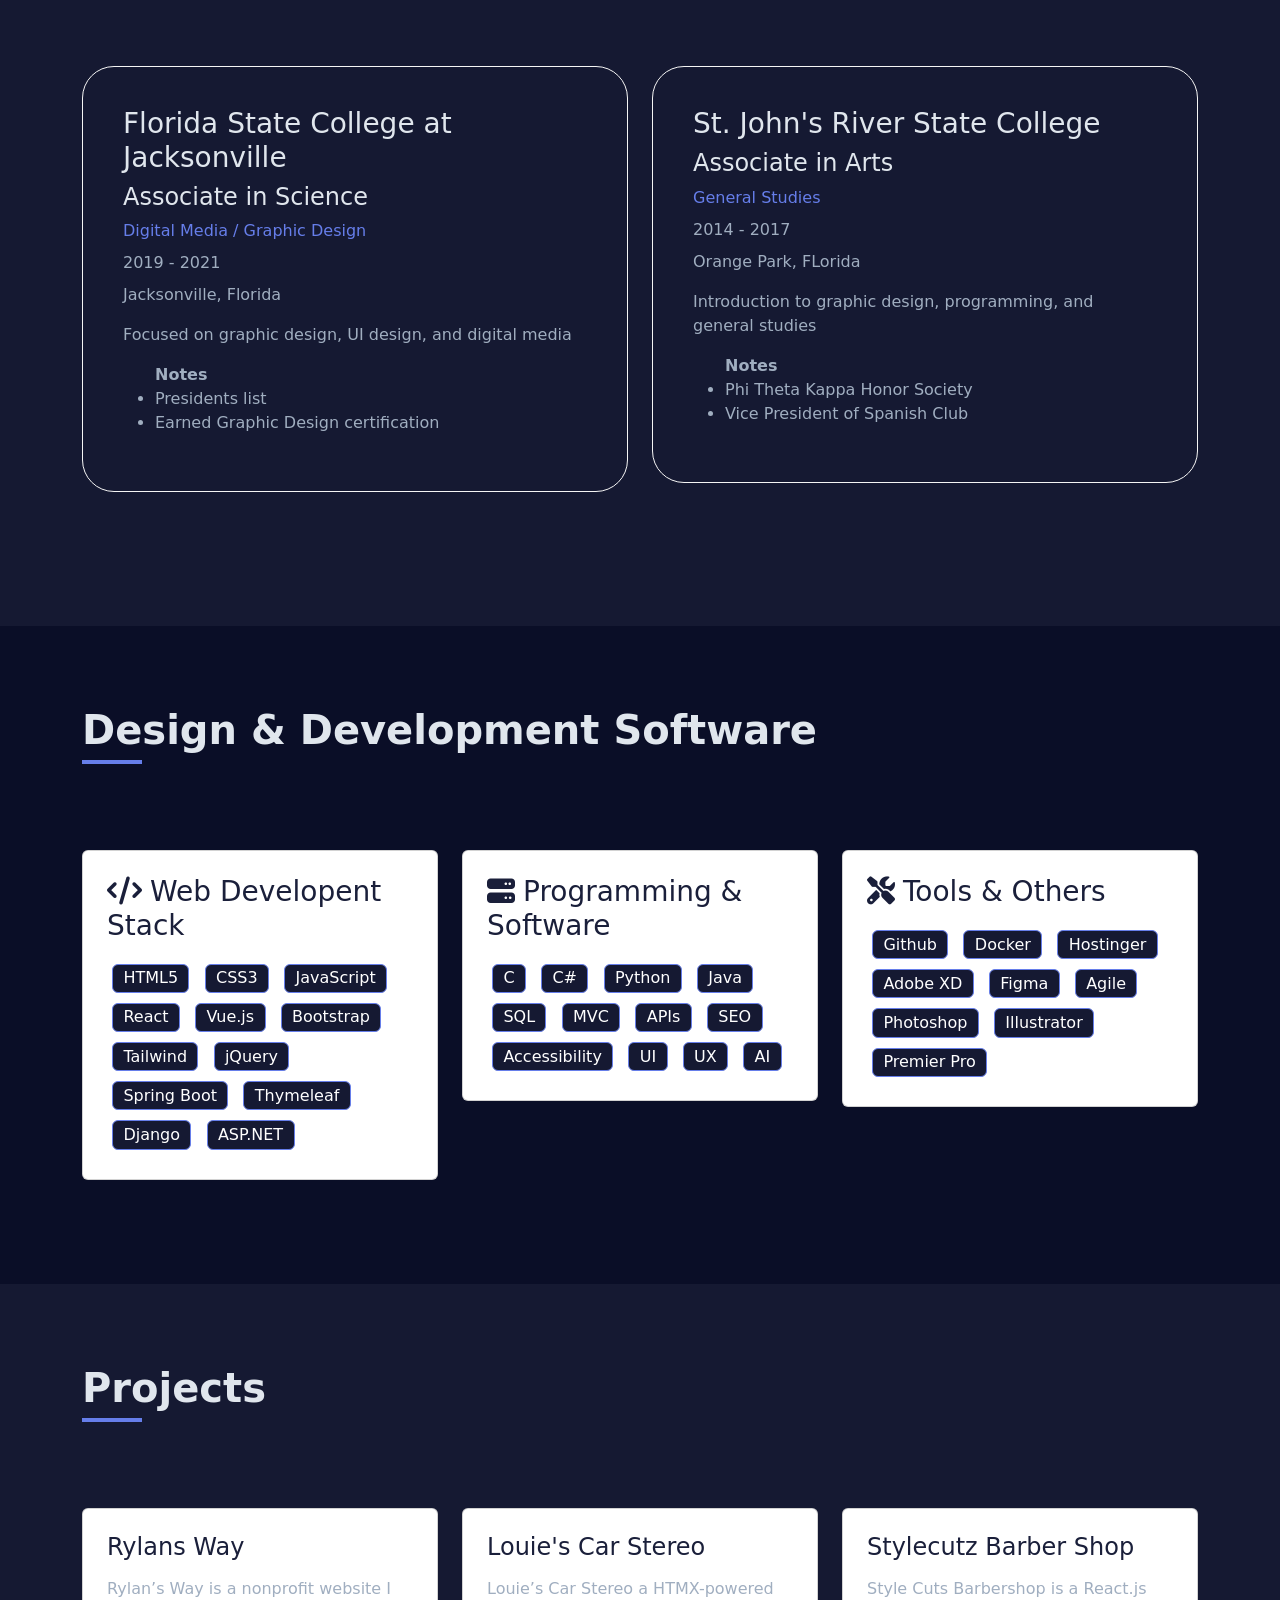
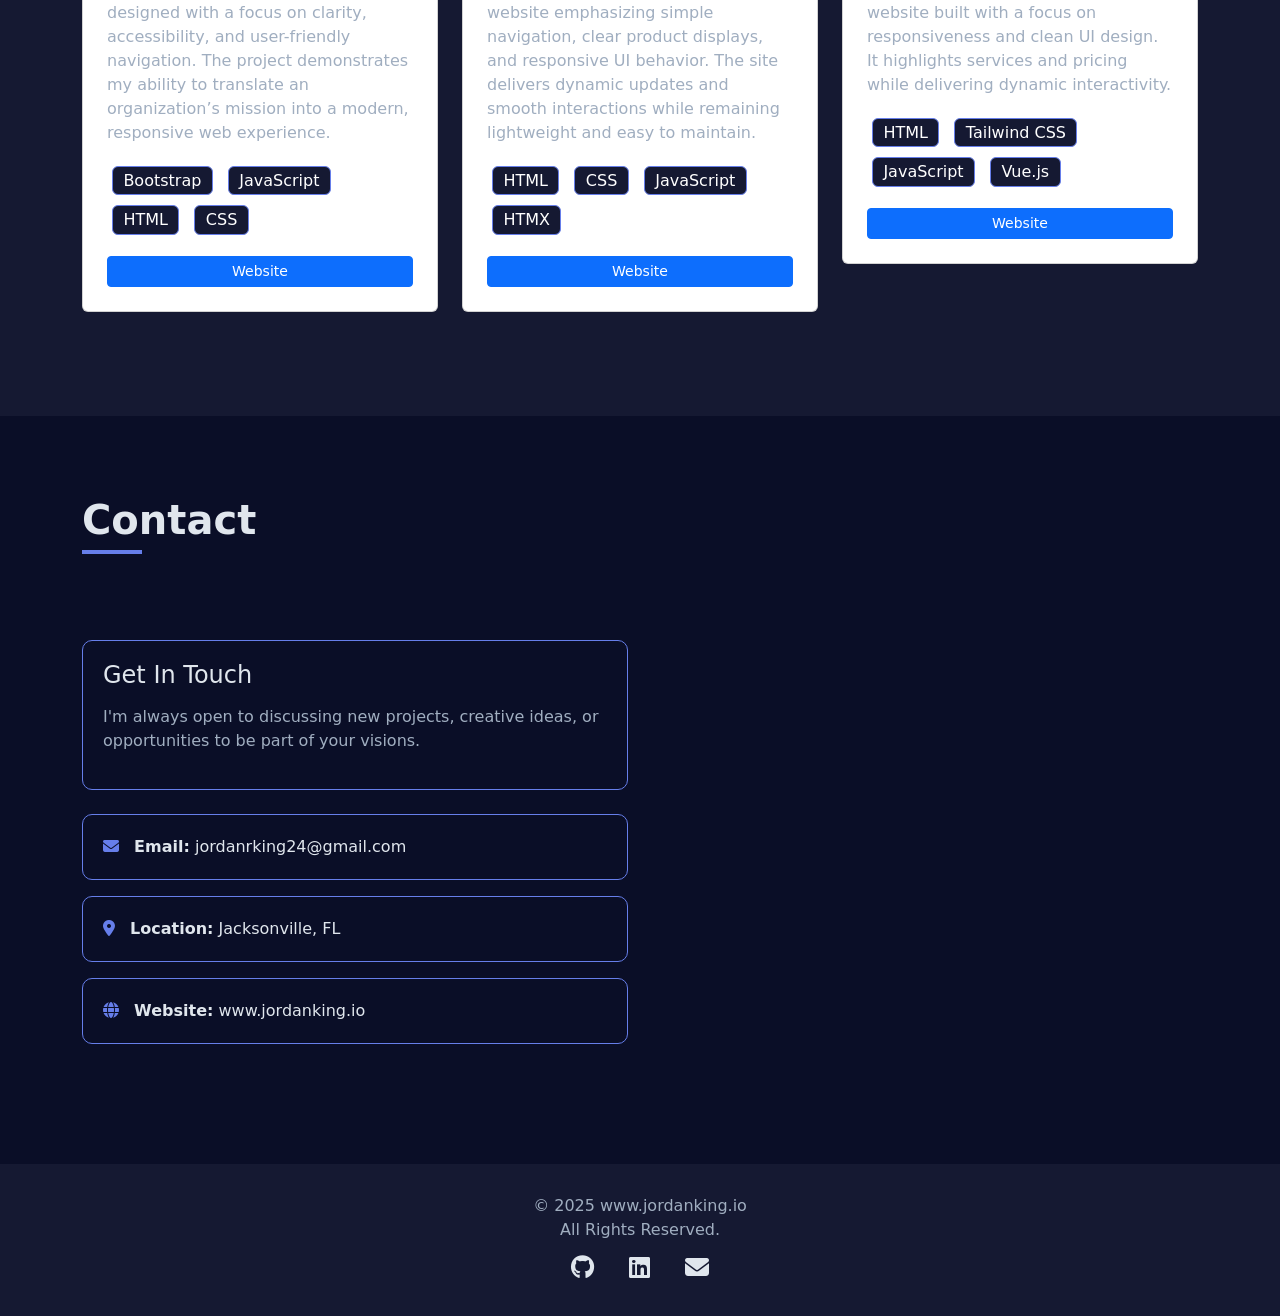
==== commit 4f65b950: "remove resume" ====
--- a/index.html
+++ b/index.html
@@ -108,7 +108,7 @@
               </div>
             </nav>
             <a href="#contact" class="btn btn-primary btn-lg">Get In Touch</a>
-            <a href="/assets/Jordan_King_Resume.pdf" class="btn btn-outline-light btn-lg ms-3" download aria-label="Download resume PDF">Download Resume</a>
+
           </div>
         </div>
       </div>
@@ -285,8 +285,7 @@
                 <span class="badge" role="listitem">CSS</span>
               </div>
               <a href="https://www.rylansway.com" target="_blank" class="btn btn-primary btn-sm">Website</a>
-              <!-- <br> -->
-              <!-- <a href="https://xd.adobe.com/view/1c345012-3e9e-42f1-a497-ef141b56fe46-4967/?fullscreen" target="_blank" class="btn btn-outline-dark btn-sm">User Interface</a> -->
+
             </article>
           </div>
           <div class="col-lg-4 mb-4">
@@ -302,8 +301,7 @@
                 <span class="badge" role="listitem">HTMX</span>
               </div>
               <a href="https://louiescarstereo.netlify.app/" target="_blank" class="btn btn-primary btn-sm">Website</a>
-              <!-- <br> -->
-              <!-- <a href="https://xd.adobe.com/view/123af390-cd8f-49d3-9b5e-27e25371fa18-4769/?fullscreen" target="_blank" class="btn btn-outline-dark btn-sm">User Interface</a> -->
+
             </article>
           </div>
           <div class="col-lg-4 mb-4">
@@ -320,8 +318,7 @@
 
               </div>
               <a href="https://stylecutz-nomarjay.netlify.app/" target="_blank" class="btn btn-primary btn-sm">Website </a>
-              <!-- <br> -->
-              <!-- <a href="https://xd.adobe.com/view/4bcfe2a0-082f-4ad8-83e1-863b095605b2-1e9c/?fullscreen" class="btn btn-outline-dark btn-sm">User Interface (in progress) </a> -->
+
             </article>
           </div>
         </div>
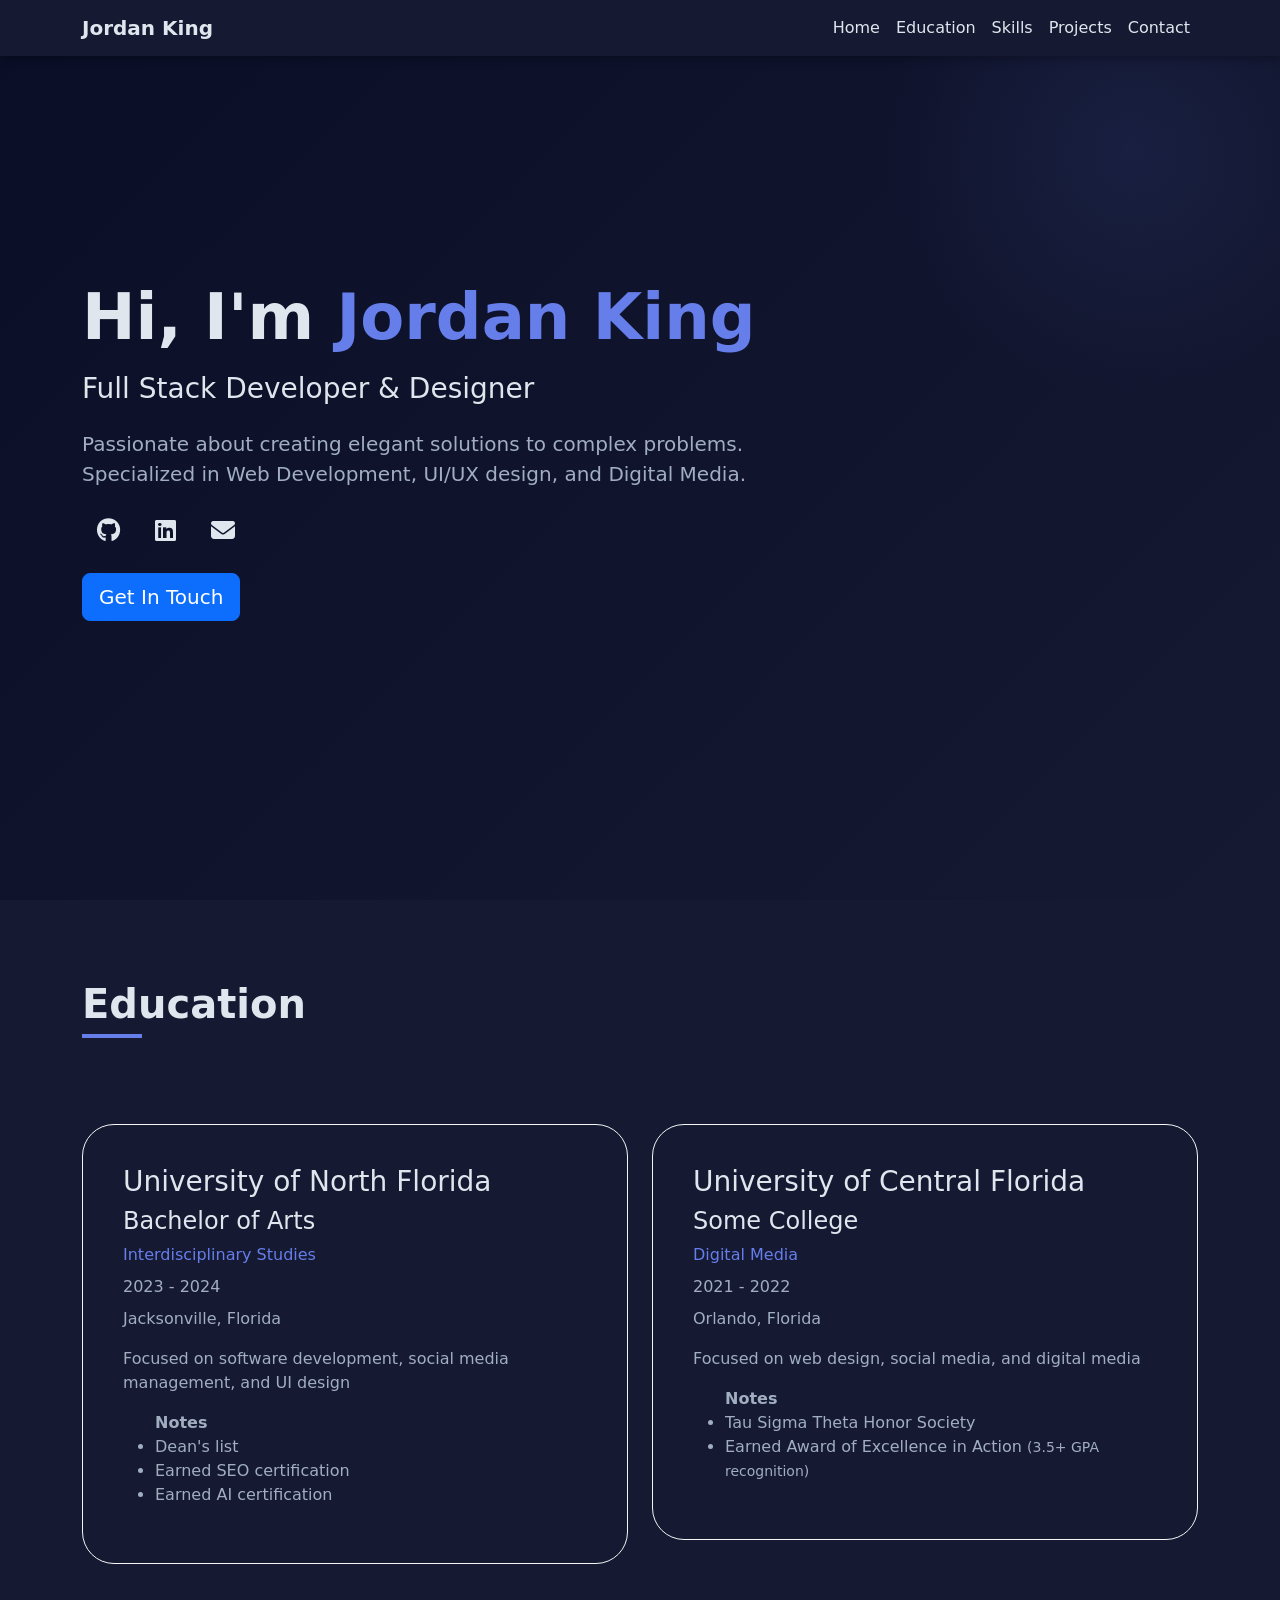
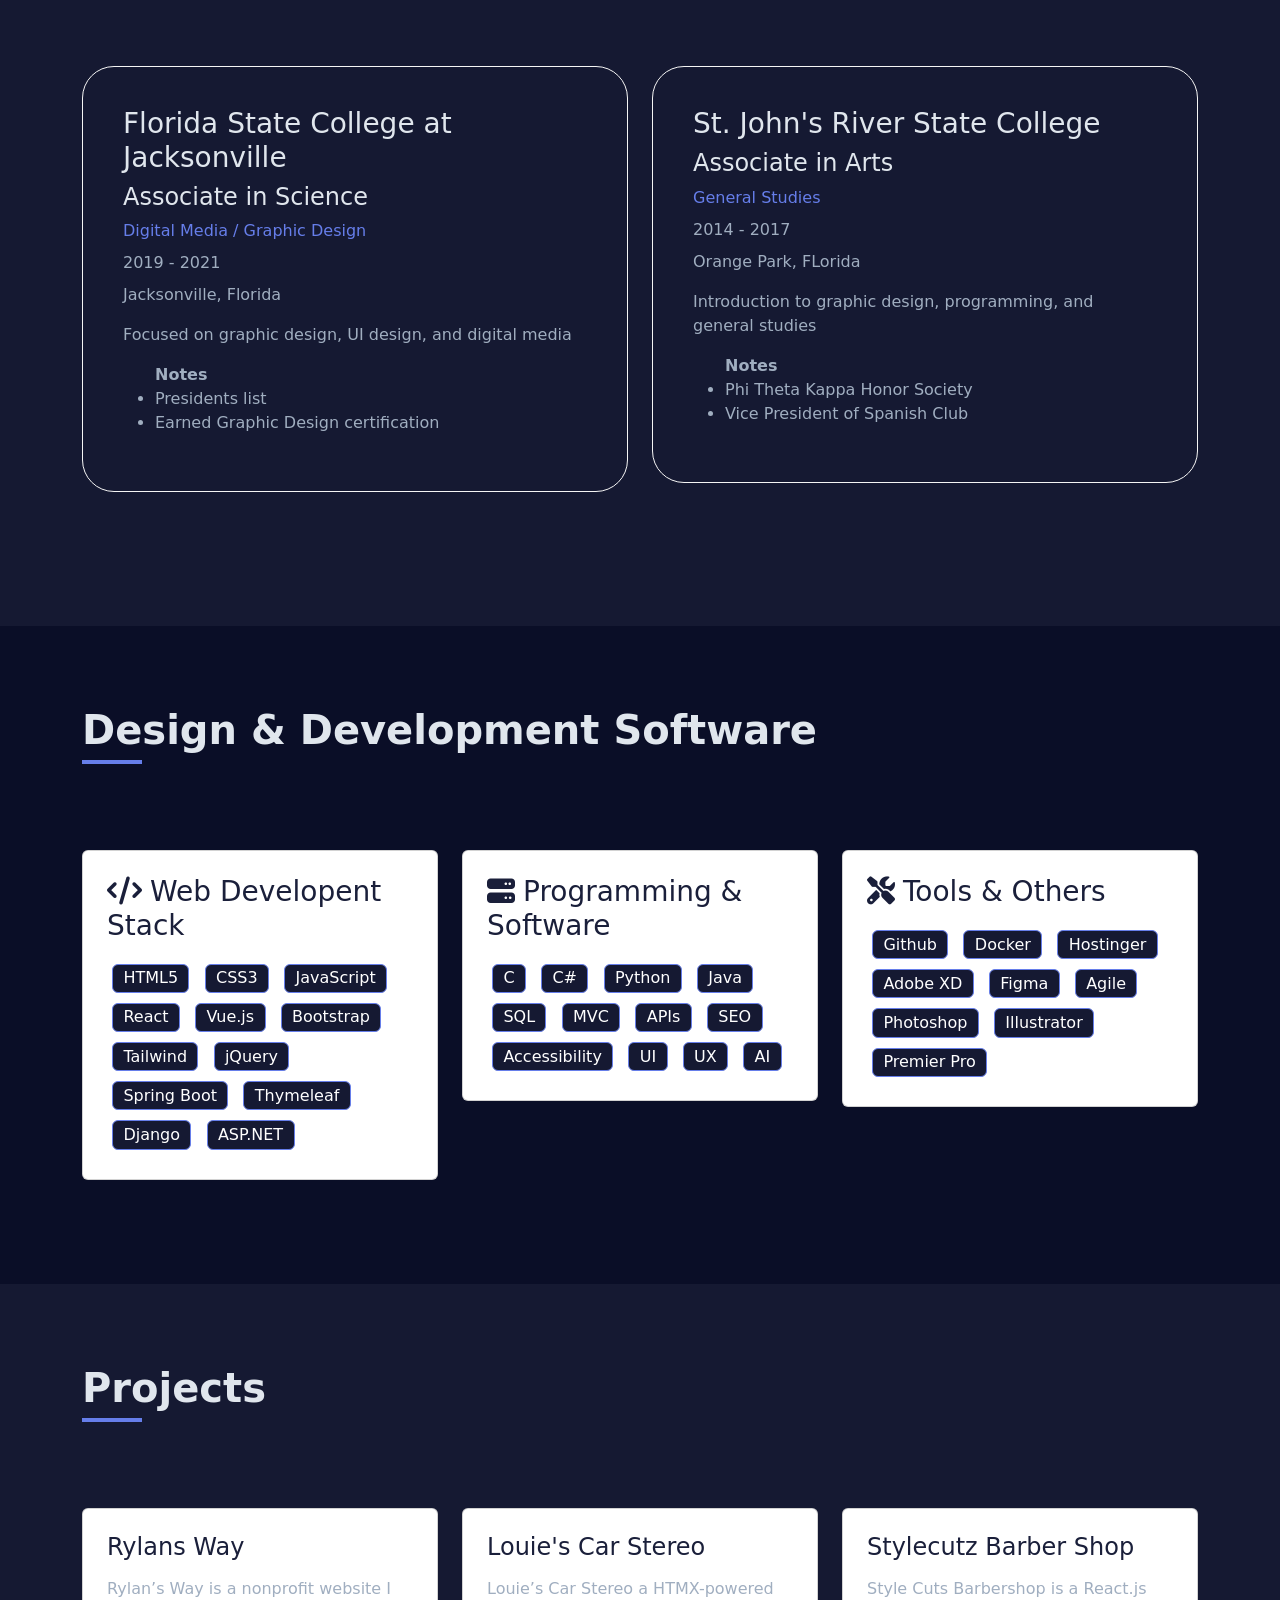
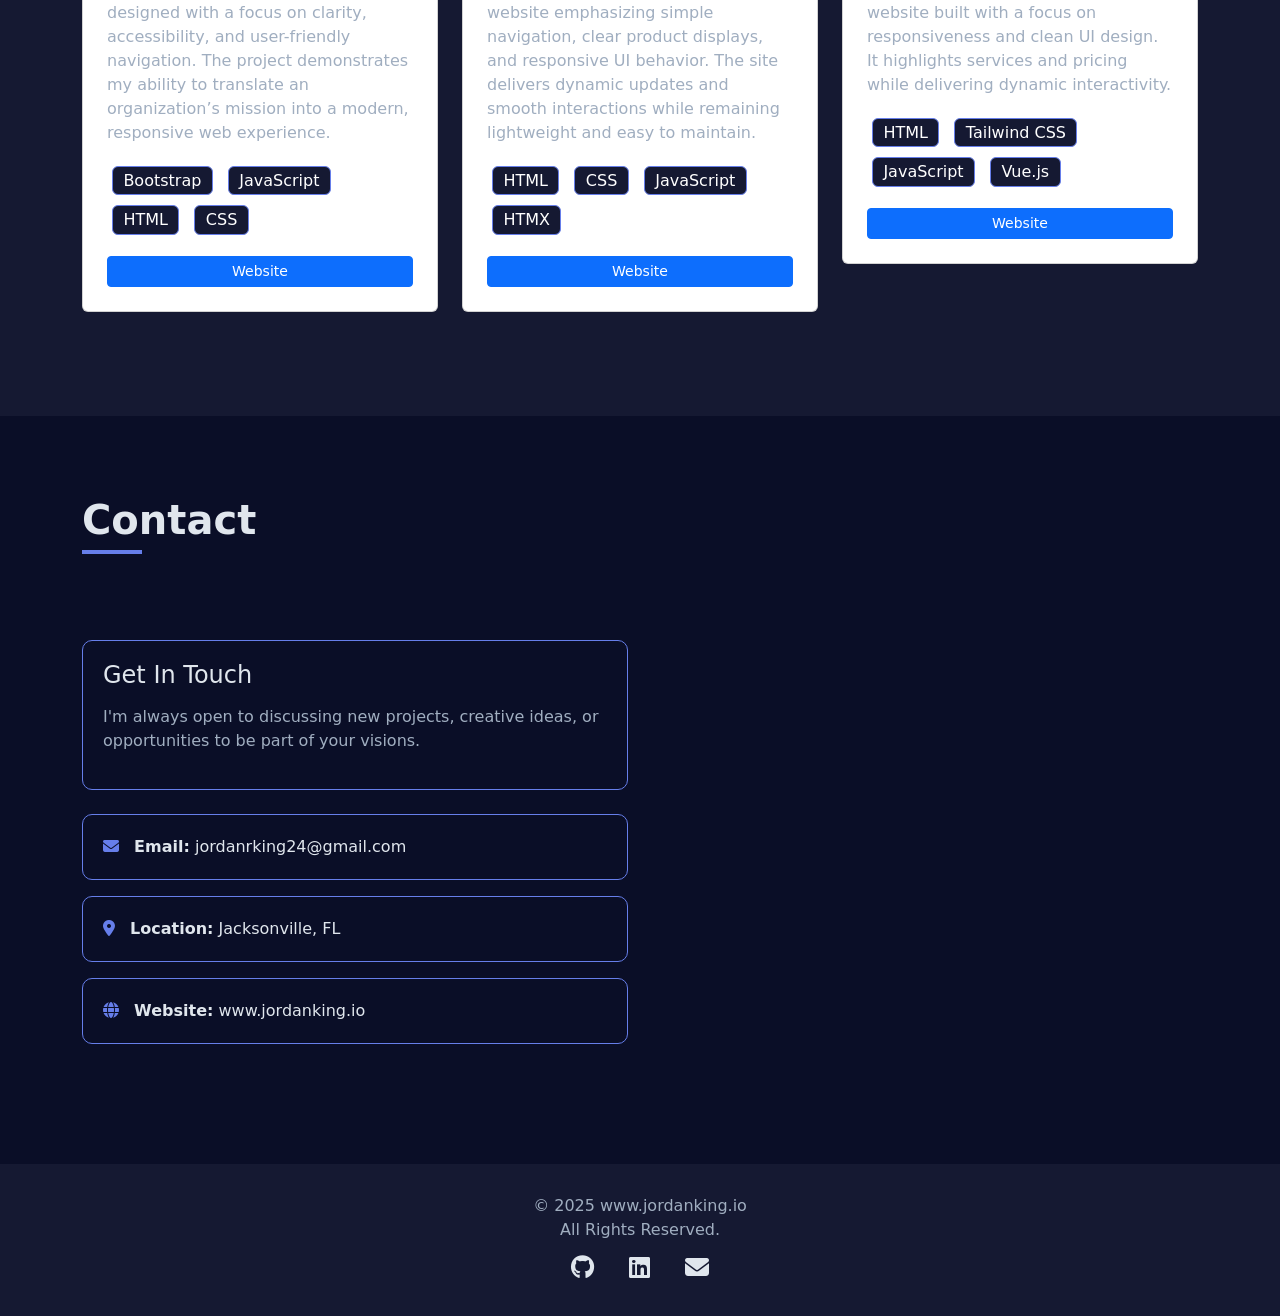
==== commit c77daf56: "update software link to skills link" ====
--- a/index.html
+++ b/index.html
@@ -79,7 +79,7 @@
         <ul class="navbar-nav ms-auto">
           <li class="nav-item"><a class="nav-link" href="#home">Home</a></li>
           <li class="nav-item"><a class="nav-link" href="#education">Education</a></li>
-          <li class="nav-item"><a class="nav-link" href="#software">Software</a></li>
+          <li class="nav-item"><a class="nav-link" href="#skills">Skills</a></li>
           <li class="nav-item"><a class="nav-link" href="#projects">Projects</a></li>
           <li class="nav-item"><a class="nav-link" href="#contact">Contact</a></li>
         </ul>
@@ -198,7 +198,7 @@
     </section>
 
     <!-- Software Experience -->
-    <section id="software" class="section" aria-labelledby="software-heading">
+    <section id="skills" class="section" aria-labelledby="software-heading">
       <div class="container">
         <h2 id="software-heading" class="section-title">Design & Development Software</h2>
 
